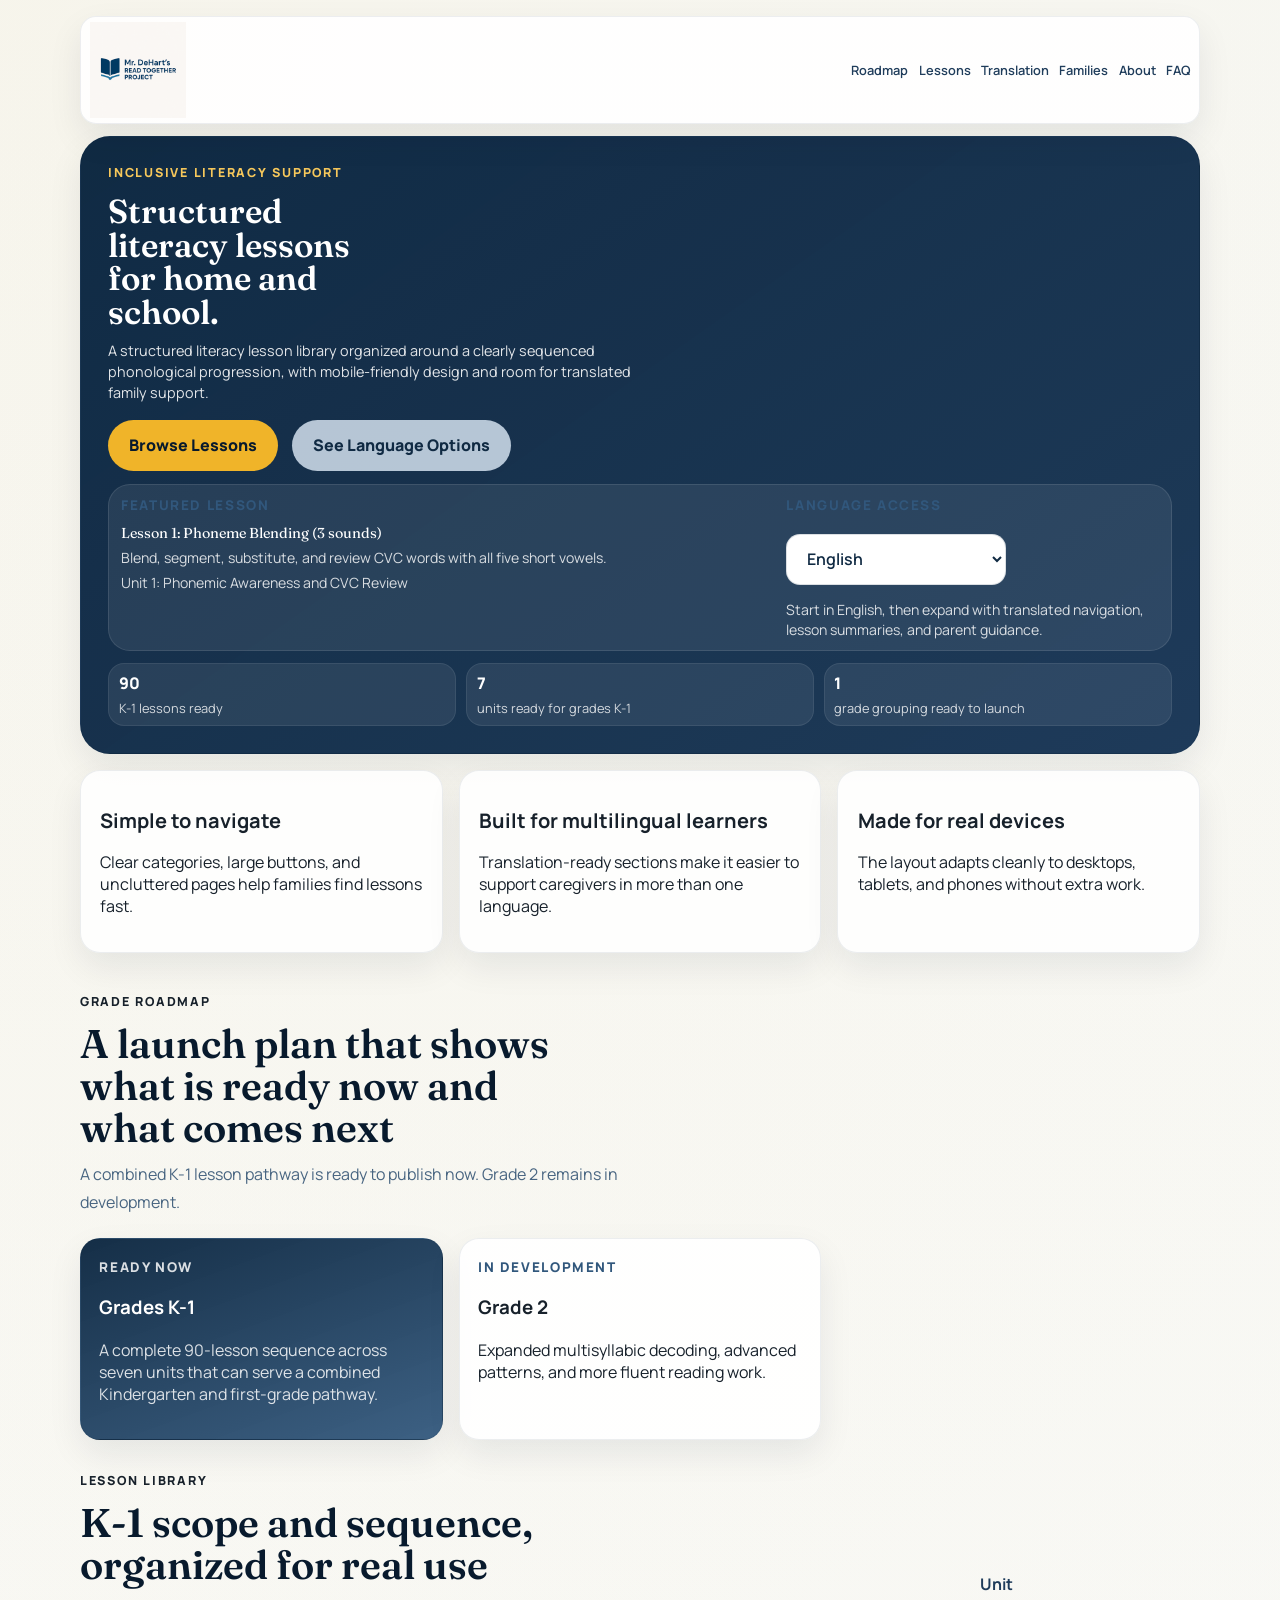
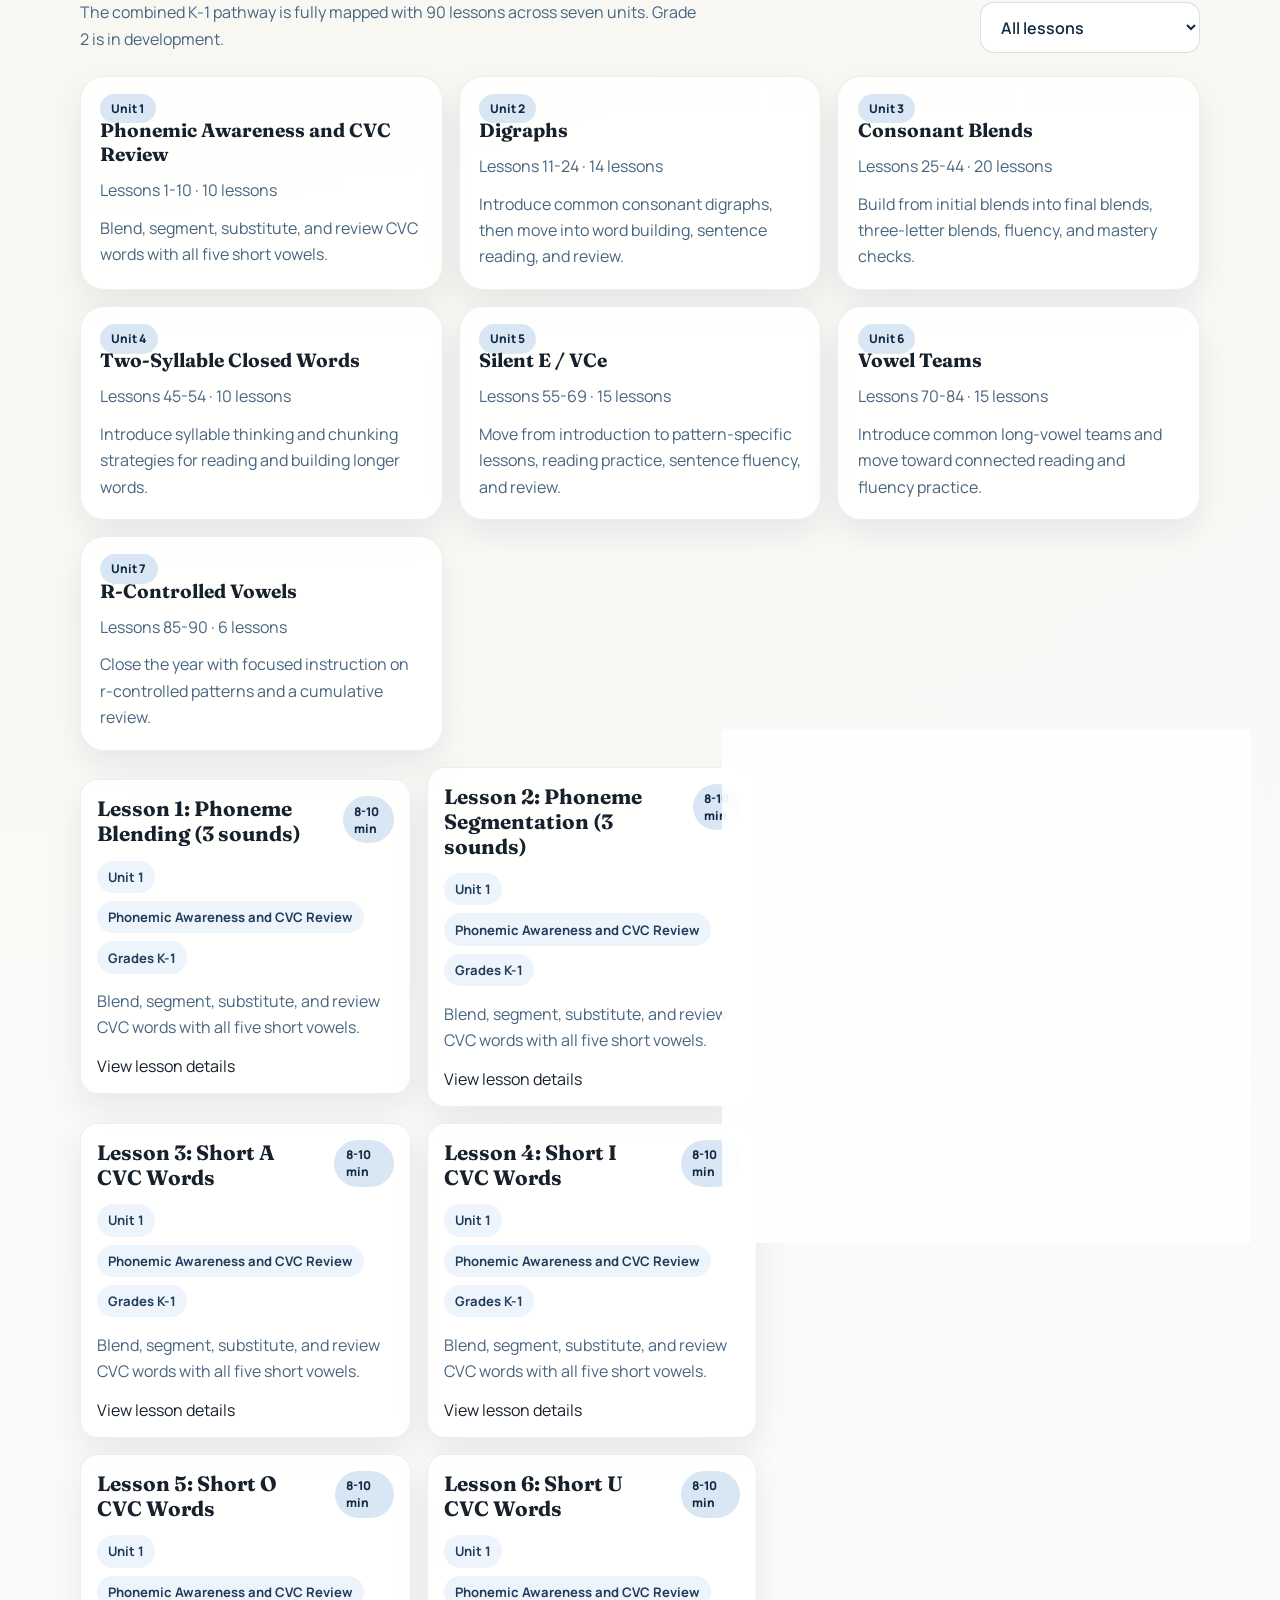
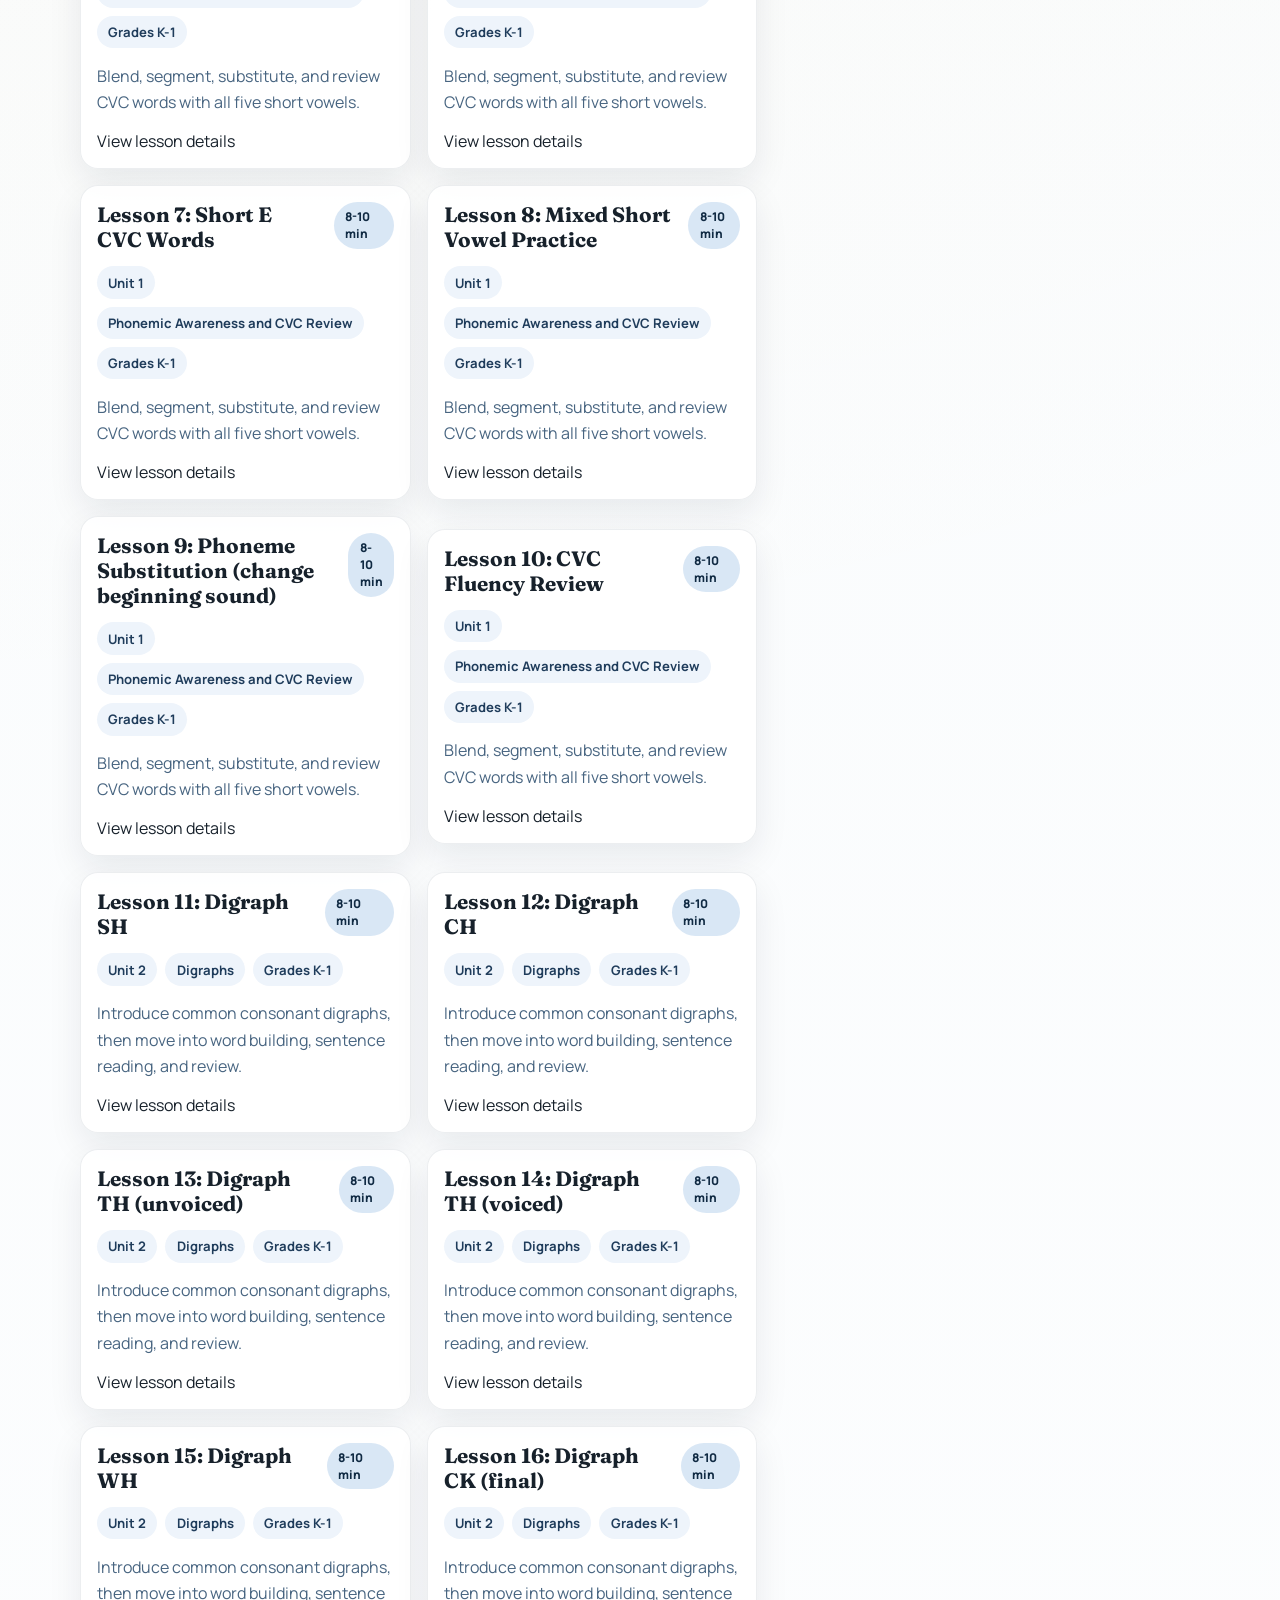
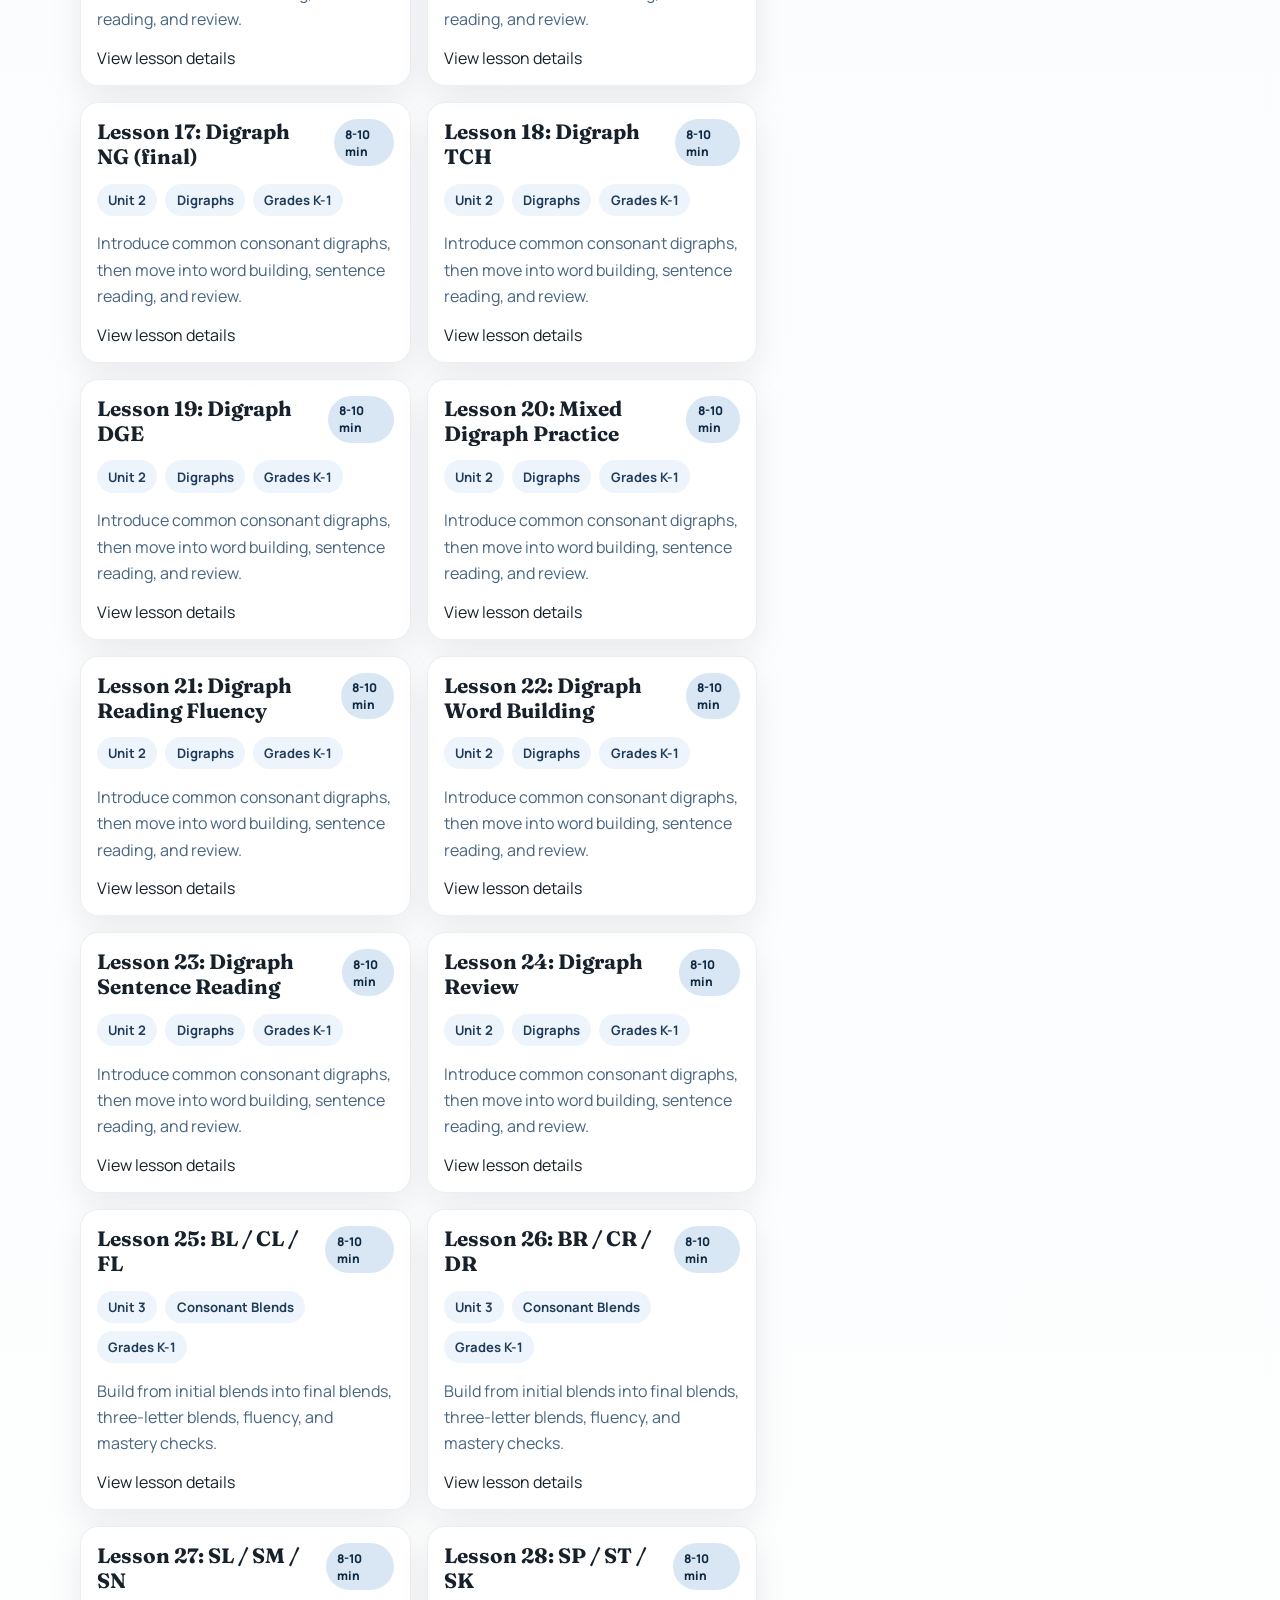
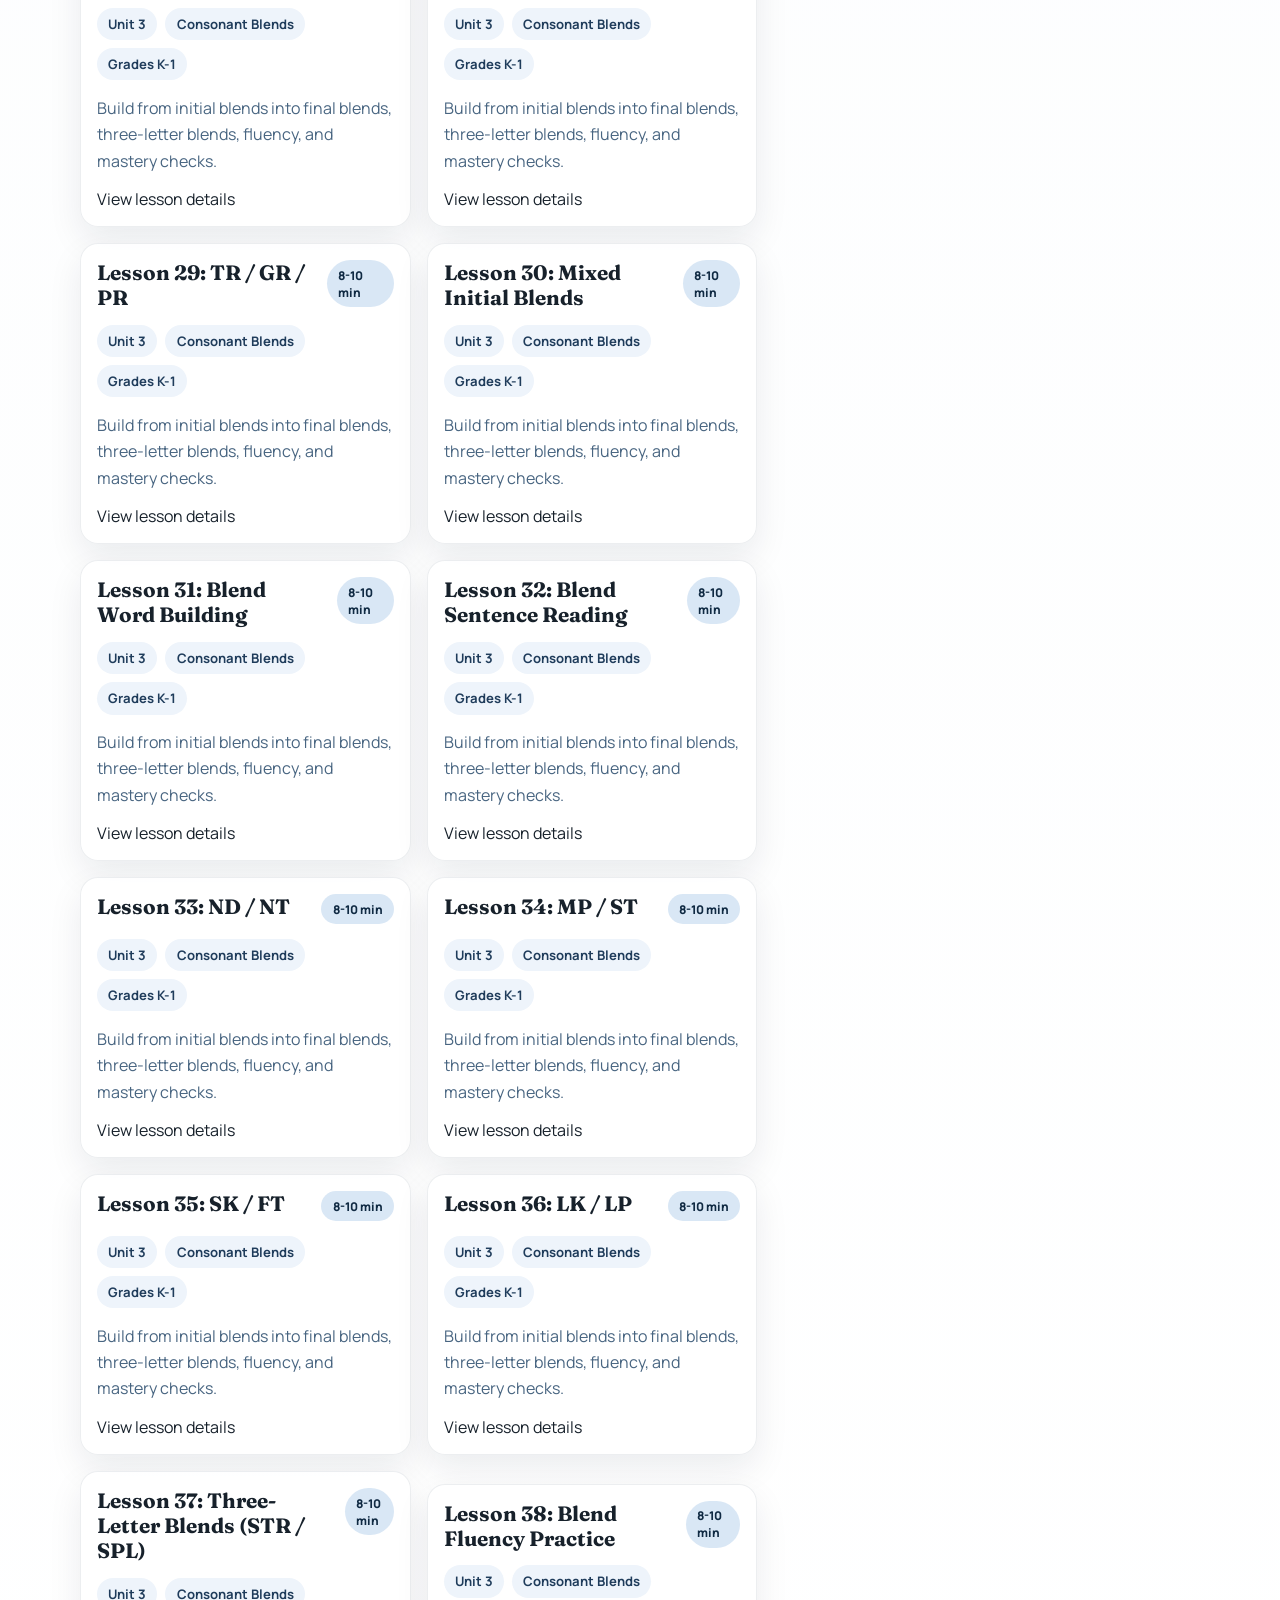
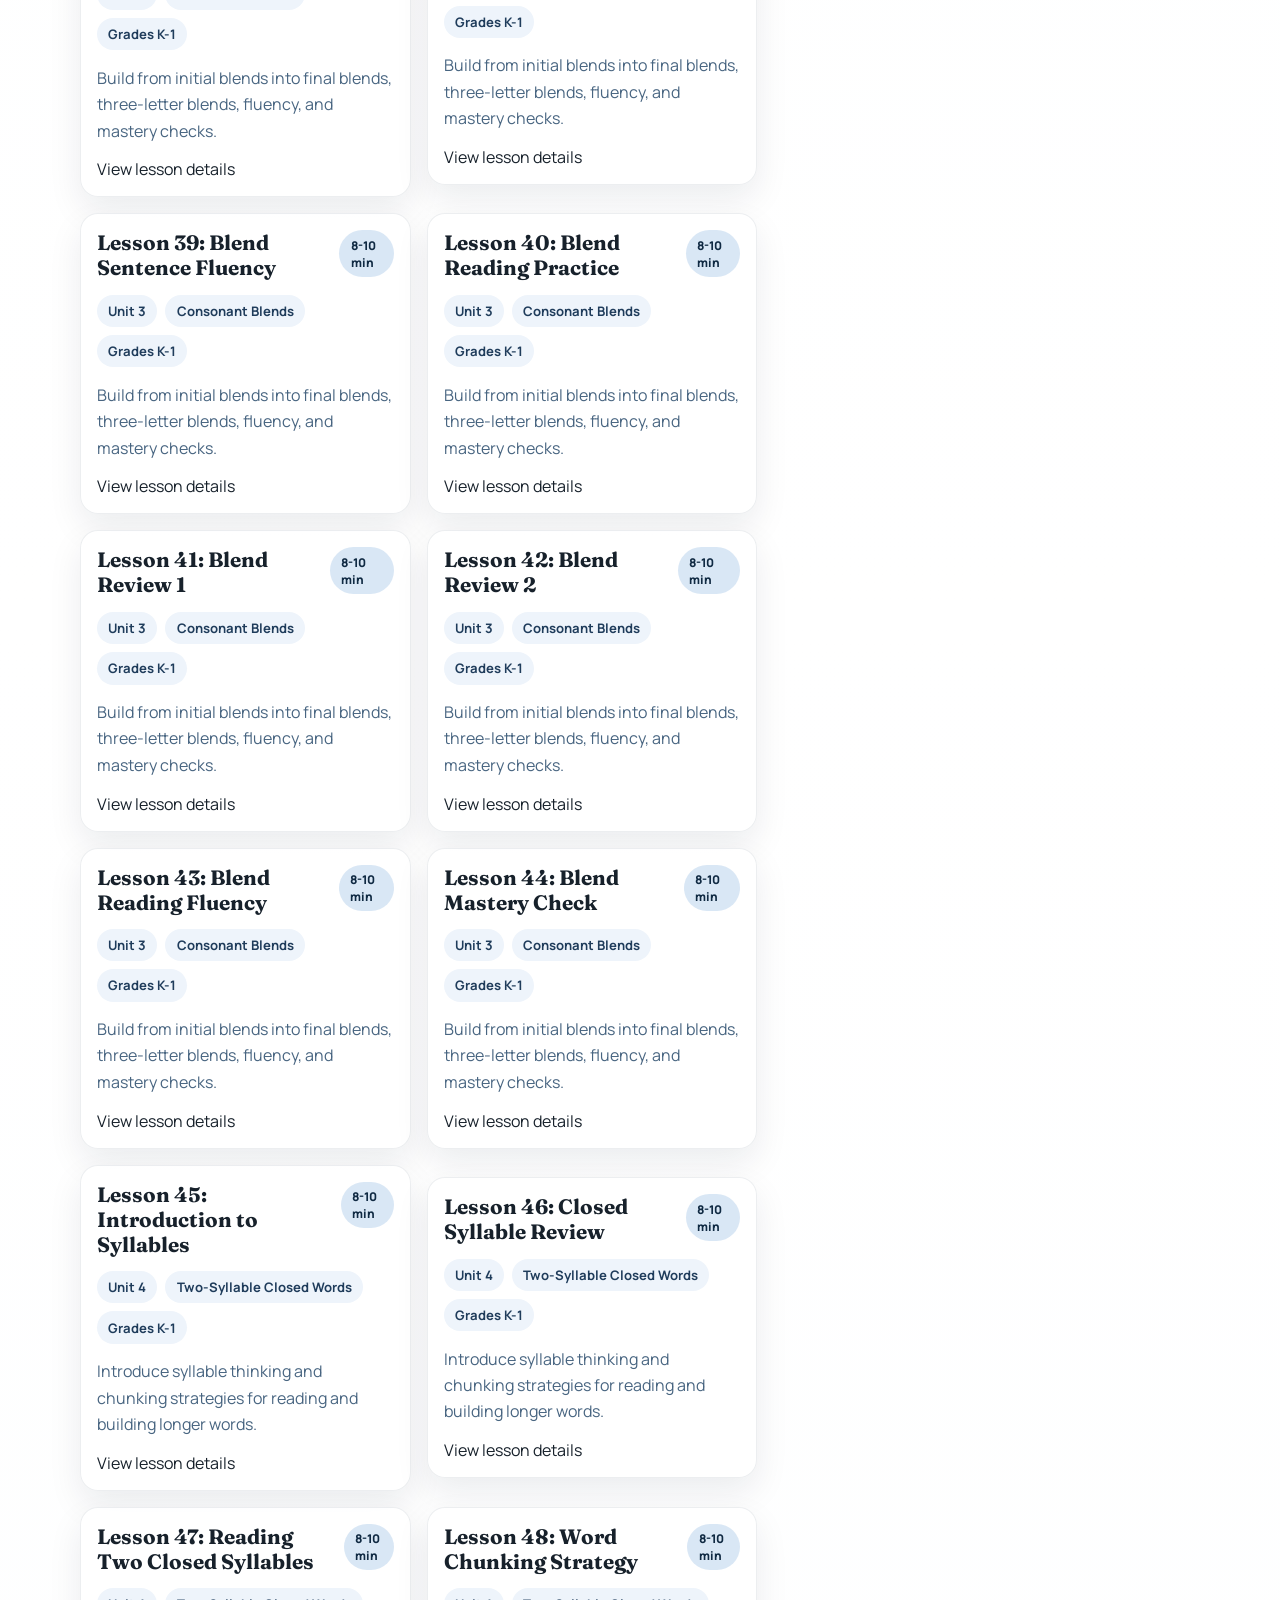
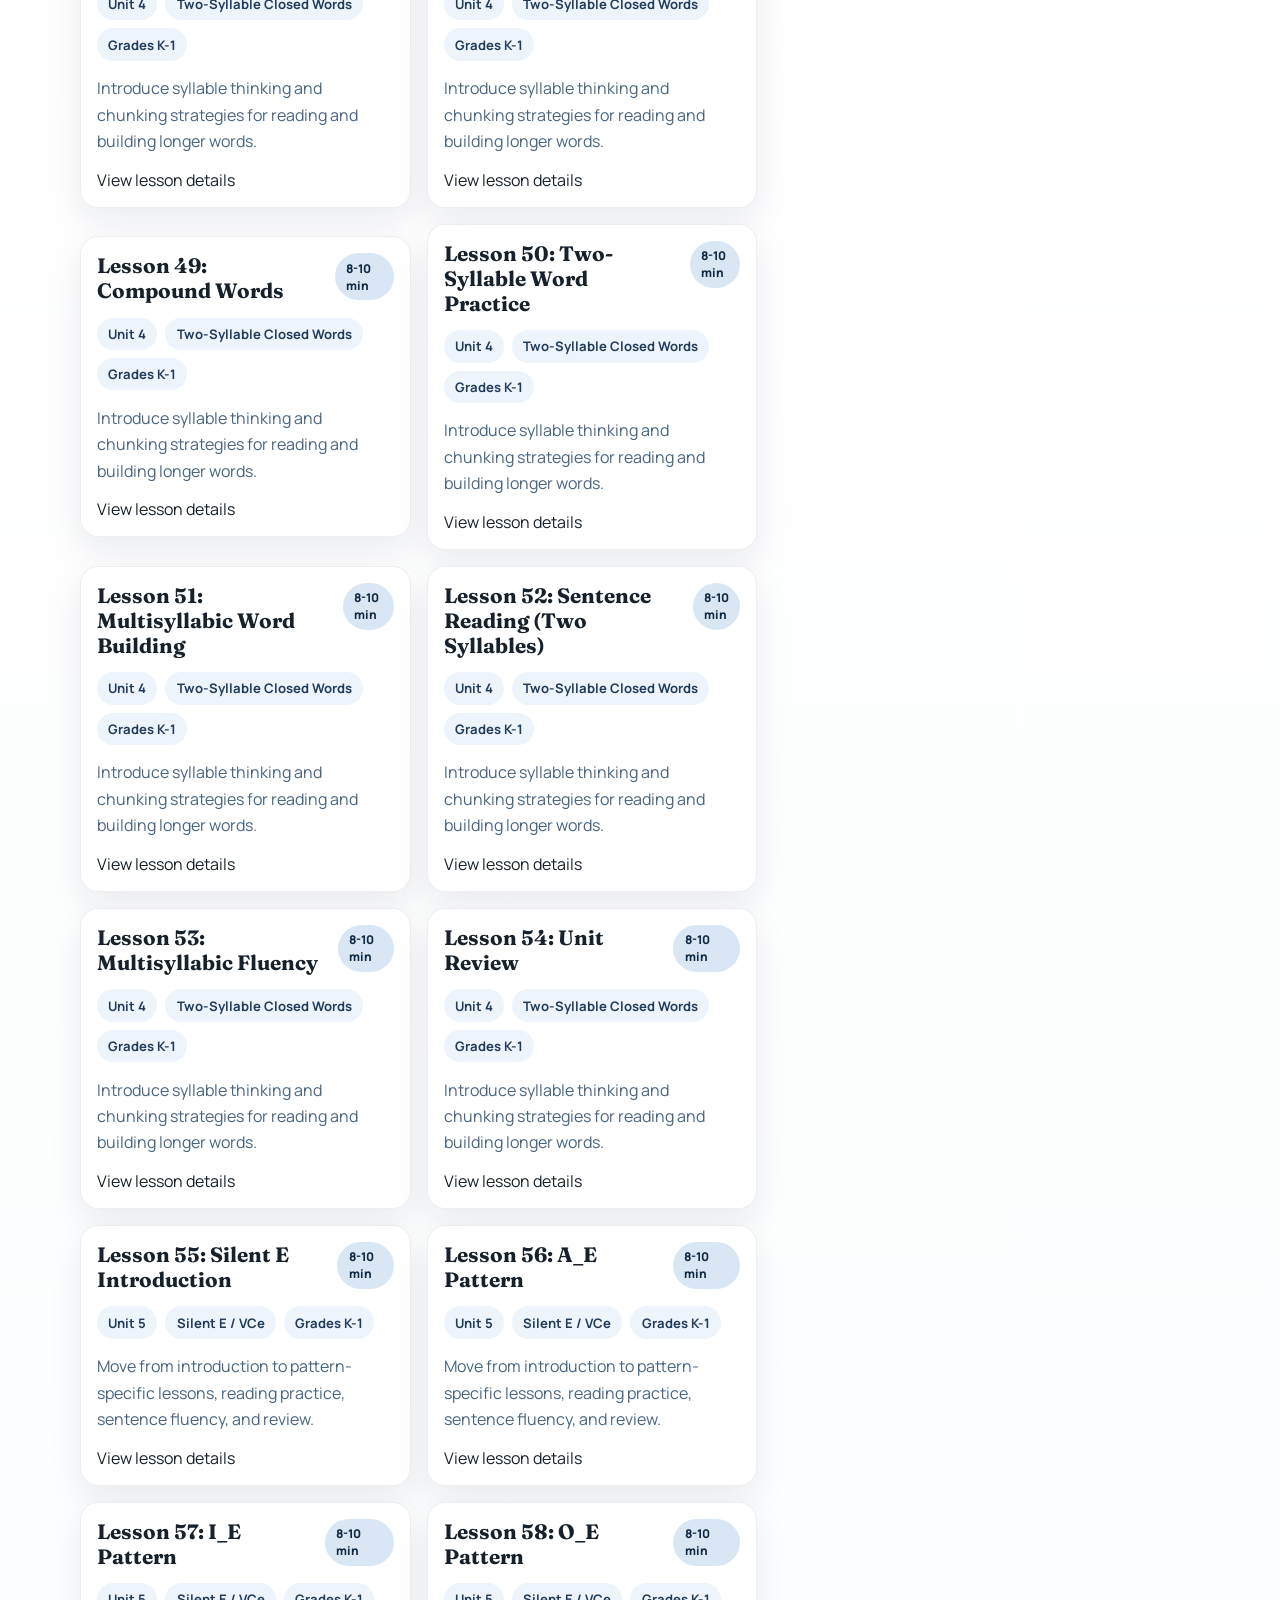
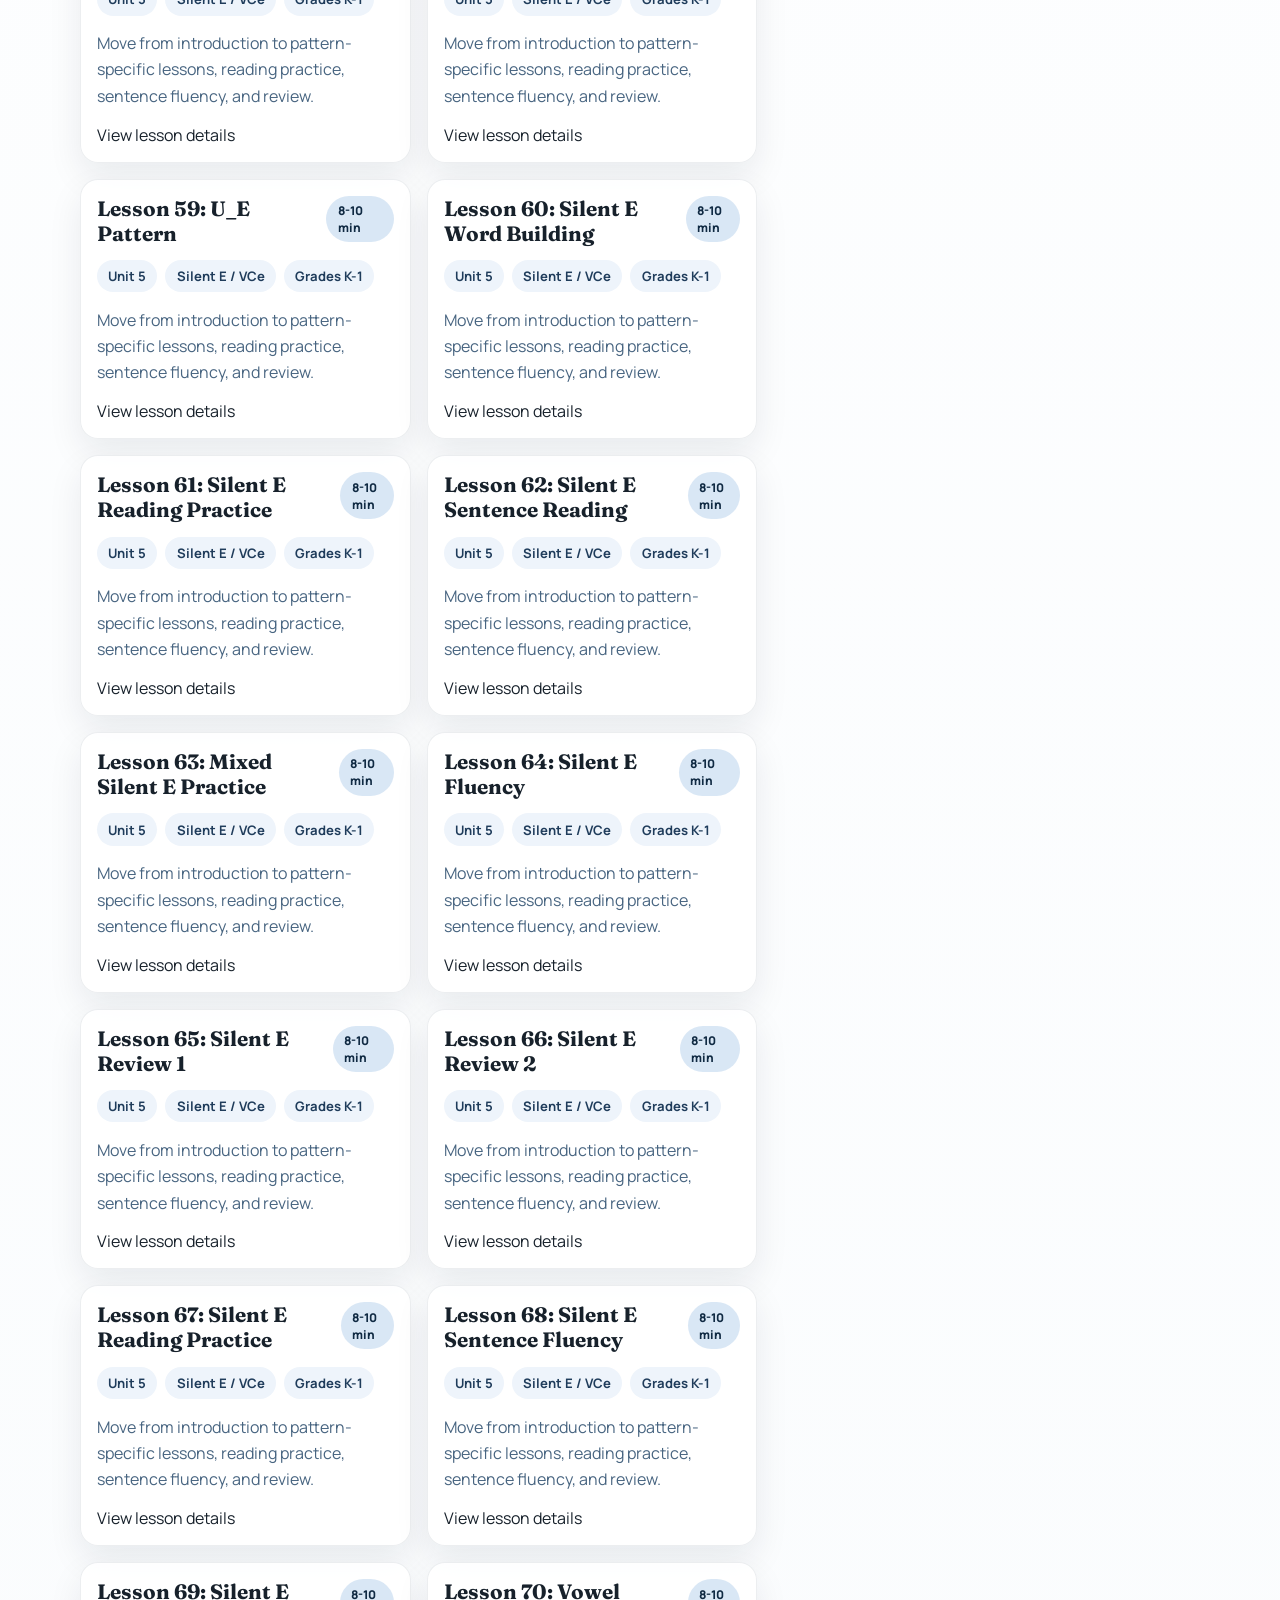
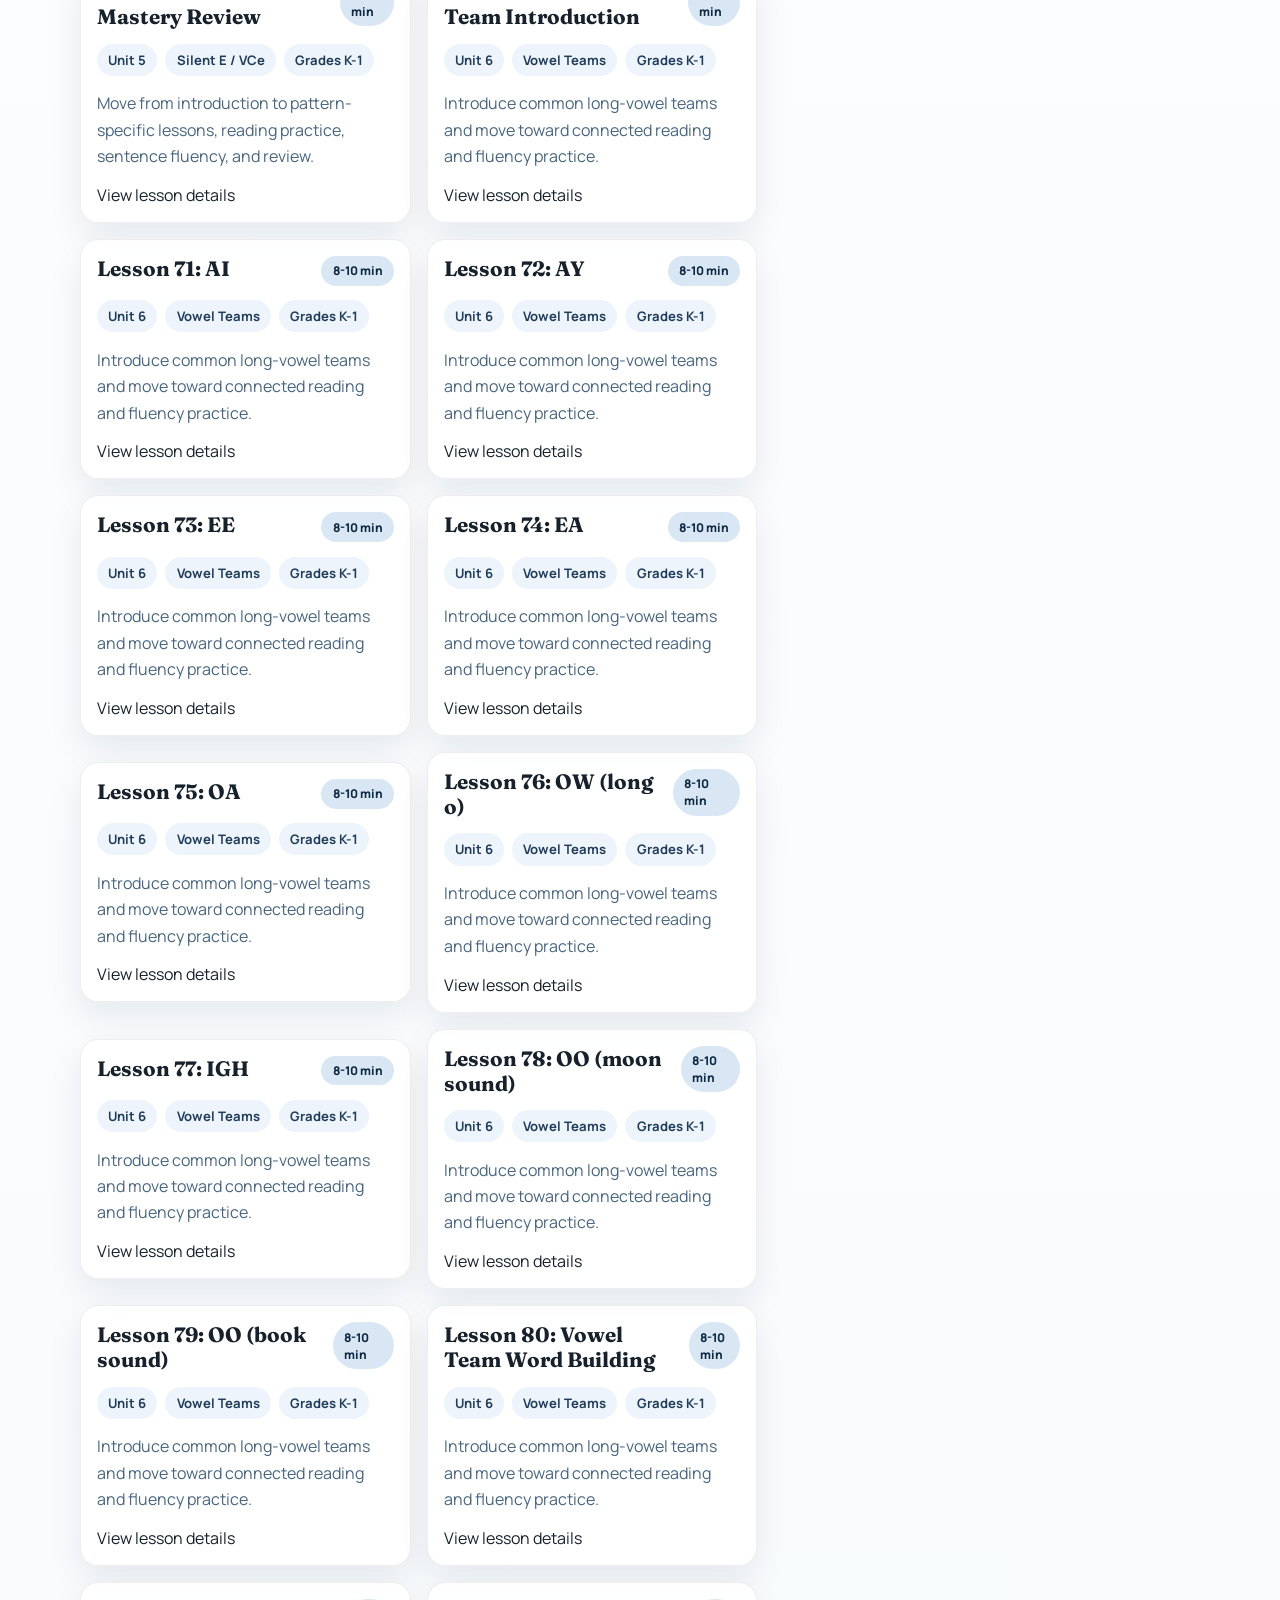
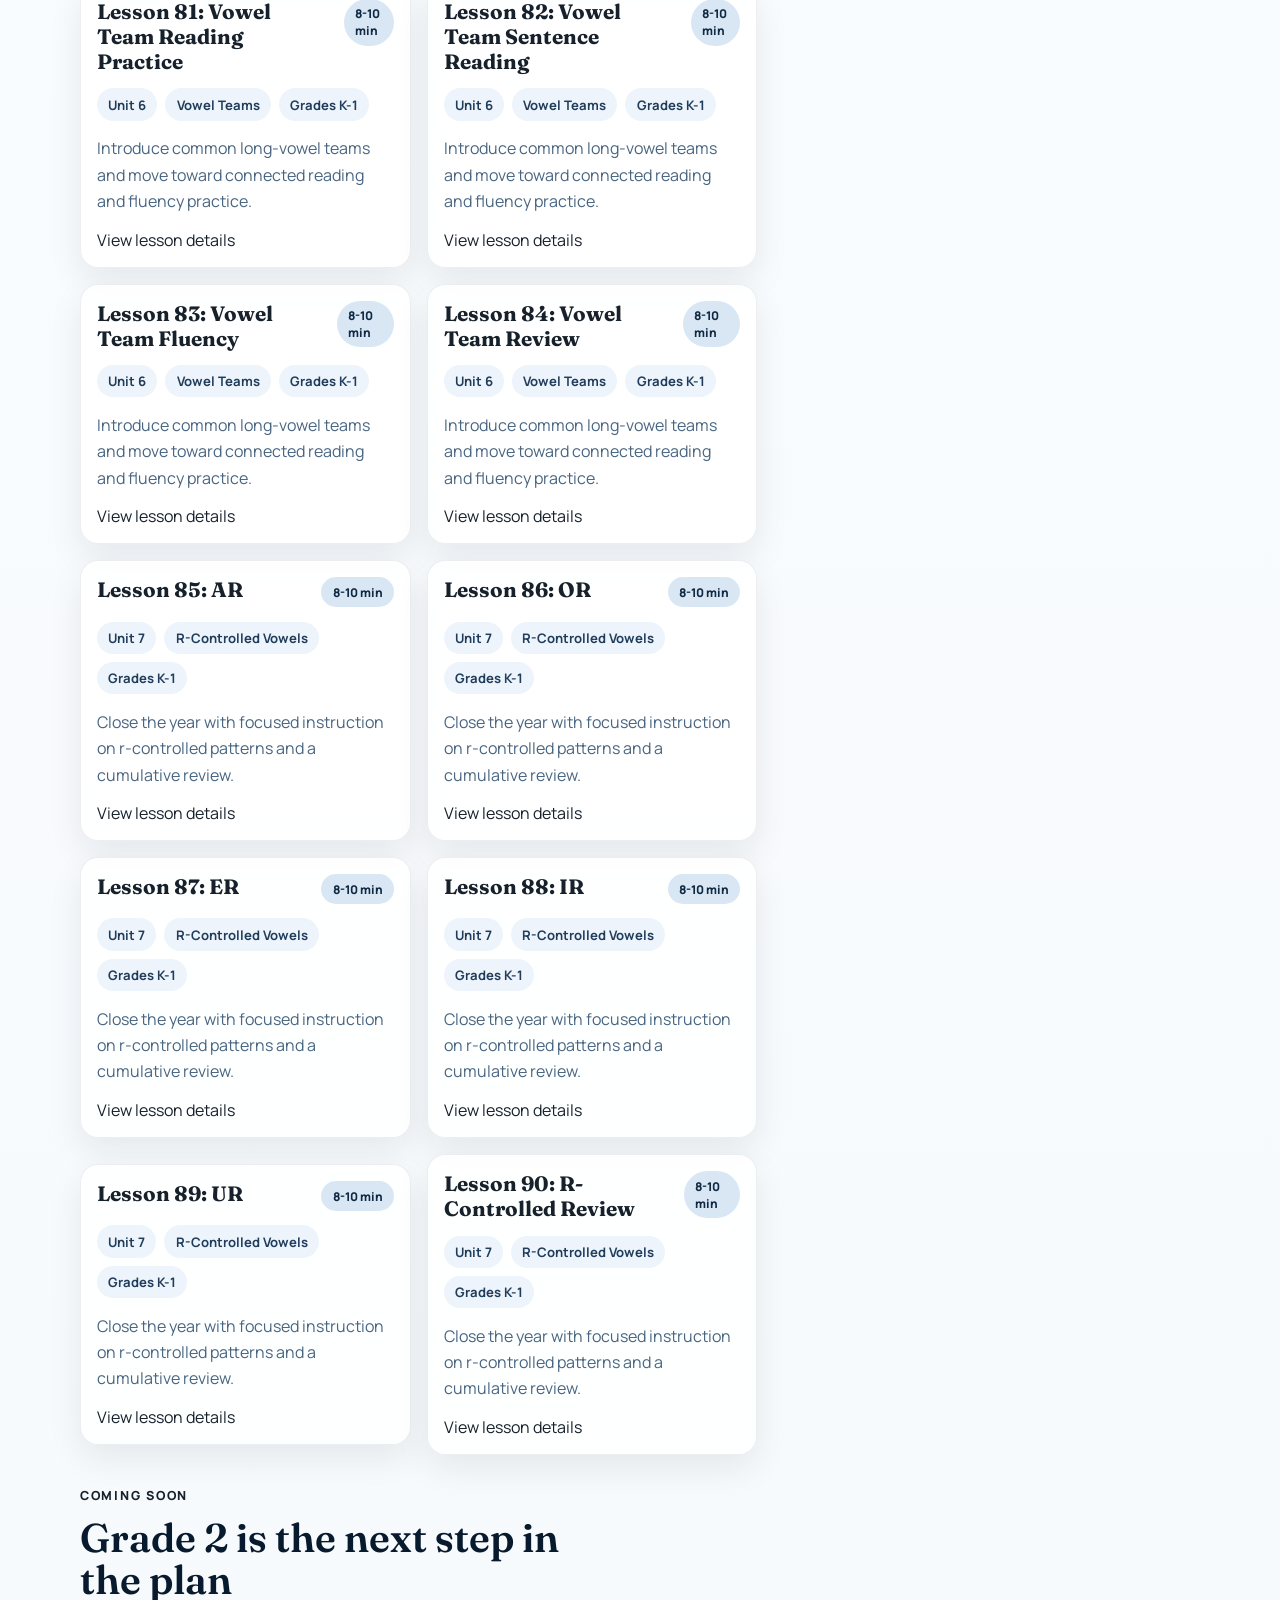
==== index.html @ cf9a19a5 "remove redundant scope and sequence" ====
<!DOCTYPE html>
<html lang="en">
  <head>
    <meta charset="UTF-8" />
    <meta name="viewport" content="width=device-width, initial-scale=1.0" />
    <title>Mr. DeHart's Read Together Project</title>
    <meta
      name="description"
      content="Structured literacy lesson recordings and family-friendly reading support for families, educators, and multilingual learners."
    />
    <meta name="theme-color" content="#102a43" />
    <meta property="og:title" content="Mr. DeHart's Read Together Project" />
    <meta
      property="og:description"
      content="Structured literacy lesson recordings and family-friendly reading support."
    />
    <meta property="og:type" content="website" />
    <meta property="og:image" content="logo.png" />
    <meta name="twitter:card" content="summary_large_image" />
    <meta name="twitter:title" content="Mr. DeHart's Read Together Project" />
    <meta
      name="twitter:description"
      content="Structured literacy lesson recordings and family-friendly reading support."
    />
    <meta name="twitter:image" content="logo.png" />
    <link rel="icon" type="image/png" href="logo.png" />
    <link rel="preconnect" href="https://fonts.googleapis.com" />
    <link rel="preconnect" href="https://fonts.gstatic.com" crossorigin />
    <link
      href="https://fonts.googleapis.com/css2?family=Fraunces:wght@500;600;700&family=Manrope:wght@400;500;600;700;800&display=swap"
      rel="stylesheet"
    />
    <link rel="stylesheet" href="styles.css" />
  </head>
  <body>
    <div class="site-shell">
      <header class="topbar">
        <a class="brand" href="#home" aria-label="Mr. DeHart's Read Together Project home">
          <img class="brand-logo" src="logo.png" alt="Mr. DeHart's Read Together Project logo" />
        </a>

        <button class="menu-toggle" aria-expanded="false" aria-controls="site-nav">
          Menu
        </button>

        <nav id="site-nav" class="site-nav">
          <a href="#roadmap" data-i18n="navRoadmap">Roadmap</a>
          <a href="#lessons" data-i18n="navLessons">Lessons</a>
          <a href="#translation" data-i18n="navTranslation">Translation</a>
          <a href="#families" data-i18n="navFamilies">Families</a>
          <a href="#about" data-i18n="navAbout">About</a>
          <a href="#faq" data-i18n="navFaq">FAQ</a>
        </nav>
      </header>

      <main id="home">
        <section class="hero">
          <div class="hero-copy">
            <p class="eyebrow" data-i18n="heroEyebrow">Inclusive literacy support</p>
            <h1 data-i18n="heroTitle">
              Structured literacy lessons for home and school.
            </h1>
            <p class="hero-text" data-i18n="heroText">
              A structured literacy lesson library organized around a clearly sequenced phonological
              progression, with mobile-friendly design and room for translated family support.
            </p>
            <div class="hero-actions">
              <a class="button button-primary" href="#lessons" data-i18n="browseLessons"
                >Browse Lessons</a
              >
              <a class="button button-secondary" href="#translation" data-i18n="seeLanguages"
                >See Language Options</a
              >
            </div>
            <div class="hero-note">
              <div>
                <p class="panel-label" data-i18n="featuredLesson">Featured lesson</p>
                <p id="spotlight-title" class="hero-note-title">Lesson 1: Phoneme Blending (3 sounds)</p>
                <p id="spotlight-text" class="hero-note-text" data-i18n="spotlightText">
                  Launch with a clear K-1 pathway that begins with oral blending and builds toward
                  fluent decoding.
                </p>
                <p id="spotlight-unit" class="hero-note-unit">Unit 1: Phonemic Awareness and CVC Review</p>
              </div>
              <div class="hero-language">
                <p class="panel-label" data-i18n="languageAccess">Language access</p>
                <select id="language-switcher" aria-label="Language switcher">
                  <option value="en">English</option>
                  <option value="es">Español</option>
                </select>
                <p class="hero-note-text" data-i18n="translationText">
                  Start in English, then expand with translated navigation, lesson summaries, and
                  parent guidance.
                </p>
              </div>
            </div>
            <dl class="hero-stats">
              <div>
                <dt>90</dt>
                <dd data-i18n="statLessons">starter lessons mapped out</dd>
              </div>
              <div>
                <dt>7</dt>
                <dd data-i18n="statUnits">units ready for grades K-1</dd>
              </div>
              <div>
                <dt>1</dt>
                <dd data-i18n="statGrades">grade grouping ready to launch</dd>
              </div>
            </dl>
          </div>
        </section>

        <section class="trust-strip" aria-label="Site strengths">
          <article>
            <h2 data-i18n="trustOneTitle">Simple to navigate</h2>
            <p data-i18n="trustOneText">
              Clear categories, large buttons, and uncluttered pages help families find lessons
              fast.
            </p>
          </article>
          <article>
            <h2 data-i18n="trustTwoTitle">Built for multilingual learners</h2>
            <p data-i18n="trustTwoText">
              Translation-ready sections make it easier to support caregivers in more than one
              language.
            </p>
          </article>
          <article>
            <h2 data-i18n="trustThreeTitle">Made for real devices</h2>
            <p data-i18n="trustThreeText">
              The layout adapts cleanly to desktops, tablets, and phones without extra work.
            </p>
          </article>
        </section>

        <section id="roadmap" class="section">
          <div class="section-heading">
            <div>
              <p class="eyebrow" data-i18n="roadmapEyebrow">Grade roadmap</p>
              <h2 data-i18n="roadmapTitle">A launch plan that shows what is ready now and what comes next</h2>
              <p class="section-intro" data-i18n="roadmapIntro">
                A combined K-1 lesson pathway is ready to publish now. Grade 2 remains in
                development.
              </p>
            </div>
          </div>

          <div class="roadmap-grid">
            <article class="roadmap-card roadmap-card-live">
              <p class="panel-label" data-i18n="roadmap1Label">Ready now</p>
              <h3 data-i18n="roadmap1Title">Grades K-1</h3>
              <p data-i18n="roadmap1Text">
                A complete 90-lesson sequence across seven units that can serve a combined
                Kindergarten and first-grade pathway.
              </p>
            </article>
            <article class="roadmap-card roadmap-card-coming">
              <p class="panel-label" data-i18n="roadmap2Label">In development</p>
              <h3 data-i18n="roadmap2Title">Grade 2</h3>
              <p data-i18n="roadmap2Text">
                Expanded multisyllabic decoding, advanced patterns, and more fluent reading work.
              </p>
            </article>
          </div>
        </section>

        <section id="lessons" class="section">
          <div class="section-heading">
            <div>
              <p class="eyebrow" data-i18n="libraryEyebrow">Lesson library</p>
              <h2 data-i18n="libraryTitle">K-1 scope and sequence, organized for real use</h2>
              <p class="section-intro" data-i18n="libraryIntro">
                The combined K-1 pathway is fully mapped with 90 lessons across seven units. Grade
                2 is in development.
              </p>
            </div>
            <div class="filter-bar">
              <label>
                <span data-i18n="filterLabel">Unit</span>
                <select id="lesson-filter">
                  <option value="all" data-i18n="filterAll">All lessons</option>
                  <option value="phonemic-cvc" data-i18n="filterUnitOne">
                    Unit 1: Phonemic Awareness and CVC Review
                  </option>
                  <option value="digraphs" data-i18n="filterUnitTwo">Unit 2: Digraphs</option>
                  <option value="consonant-blends" data-i18n="filterUnitThree">
                    Unit 3: Consonant Blends
                  </option>
                  <option value="two-syllable-closed" data-i18n="filterUnitFour">
                    Unit 4: Two-Syllable Closed Words
                  </option>
                  <option value="silent-e-vce" data-i18n="filterUnitFive">
                    Unit 5: Silent E / VCe
                  </option>
                  <option value="vowel-teams" data-i18n="filterUnitSix">Unit 6: Vowel Teams</option>
                  <option value="r-controlled" data-i18n="filterUnitSeven">
                    Unit 7: R-Controlled Vowels
                  </option>
                </select>
              </label>
            </div>
          </div>

          <div id="unit-grid" class="unit-grid"></div>
          <div class="lesson-browser">
            <div id="lesson-grid" class="lesson-grid"></div>
            <aside id="lesson-detail" class="lesson-detail panel-card" aria-live="polite"></aside>
          </div>
        </section>

        <section class="section">
          <div class="section-heading">
            <div>
              <p class="eyebrow" data-i18n="comingEyebrow">Coming soon</p>
              <h2 data-i18n="comingTitle">Grade 2 is the next step in the plan</h2>
              <p class="section-intro" data-i18n="comingIntro">
                The current lesson pathway serves grades K-1. Grade 2 will expand the library with
                more advanced reading and word-study work.
              </p>
            </div>
          </div>

          <div class="coming-grid">
            <article class="coming-card">
              <span class="badge" data-i18n="roadmap2Title">Grade 2</span>
              <h3 data-i18n="coming2Title">Grade 2 lesson path</h3>
              <p data-i18n="coming2Text">
                This section will grow into advanced decoding, larger word analysis, connected text,
                and more fluent structured reading practice.
              </p>
              <ul class="coming-list">
                <li data-i18n="coming2PointOne">Multisyllabic decoding</li>
                <li data-i18n="coming2PointTwo">Advanced vowel patterns</li>
                <li data-i18n="coming2PointThree">Fluency and text application</li>
              </ul>
            </article>
          </div>
        </section>

        <section id="translation" class="section section-highlight">
          <div class="section-heading">
            <div>
              <p class="eyebrow" data-i18n="translationEyebrow">Translation support</p>
              <h2 data-i18n="translationTitle">A realistic multilingual launch plan</h2>
            </div>
          </div>

          <div class="translation-layout">
            <article class="panel-card">
              <h3 data-i18n="phaseOneTitle">Phase 1: fast launch</h3>
              <p data-i18n="phaseOneText">
                Publish lessons in English first with captions and simple parent notes.
              </p>
            </article>
            <article class="panel-card">
              <h3 data-i18n="phaseTwoTitle">Phase 2: translated support</h3>
              <p data-i18n="phaseTwoText">
                Add Spanish summaries, navigation labels, and caregiver directions where they help
                most.
              </p>
            </article>
            <article class="panel-card">
              <h3 data-i18n="phaseThreeTitle">Phase 3: expanded access</h3>
              <p data-i18n="phaseThreeText">
                Introduce translated transcripts and additional language options as the library
                grows.
              </p>
            </article>
          </div>
        </section>

        <section id="families" class="section">
          <div class="section-heading">
            <div>
              <p class="eyebrow" data-i18n="familiesEyebrow">For families and educators</p>
              <h2 data-i18n="familiesTitle">Every lesson should feel welcoming, not overwhelming</h2>
            </div>
          </div>

          <div class="family-grid">
            <article class="family-card">
              <h3 data-i18n="familyOneTitle">Step-by-step guidance</h3>
              <p data-i18n="familyOneText">
                Short descriptions explain what the learner will practice and how an adult can help.
              </p>
            </article>
            <article class="family-card">
              <h3 data-i18n="familyTwoTitle">Consistent lesson rhythm</h3>
              <p data-i18n="familyTwoText">
                Familiar pacing makes it easier for children to focus and return with confidence.
              </p>
            </article>
            <article class="family-card">
              <h3 data-i18n="familyThreeTitle">Accessible design choices</h3>
              <p data-i18n="familyThreeText">
                Strong contrast, readable type, and generous spacing support a wide range of users.
              </p>
            </article>
          </div>
        </section>

        <section id="faq" class="section">
          <div class="section-heading">
            <div>
              <p class="eyebrow" data-i18n="faqEyebrow">FAQ</p>
              <h2 data-i18n="faqTitle">Questions families and educators are likely to ask first</h2>
            </div>
          </div>

          <div class="faq-grid">
            <article class="panel-card">
              <h3 data-i18n="faqOneTitle">How should families use the lessons?</h3>
              <p data-i18n="faqOneText">
                Start with the recommended lesson order, watch short sessions consistently, and
                repeat lessons whenever a student benefits from review.
              </p>
            </article>
            <article class="panel-card">
              <h3 data-i18n="faqTwoTitle">Will more grades be added?</h3>
              <p data-i18n="faqTwoText">
                Yes. The current K-1 lesson pathway launches first, with Grade 2 planned next.
              </p>
            </article>
            <article class="panel-card">
              <h3 data-i18n="faqThreeTitle">Will translated support be available?</h3>
              <p data-i18n="faqThreeText">
                Yes. The site is designed to grow into translated navigation, lesson summaries, and
                caregiver guidance.
              </p>
            </article>
          </div>
        </section>

        <section id="about" class="section about-section">
          <div>
            <p class="eyebrow" data-i18n="aboutEyebrow">About the project</p>
            <h2 data-i18n="aboutTitle">A warm, trustworthy home for reading instruction</h2>
          </div>
          <p data-i18n="aboutText">
            Mr. DeHart's Read Together Project provides families and educators with straightforward
            access to recorded reading lessons built from an original structured literacy scope and
            sequence, especially for students who benefit from repeated viewing, clear routines,
            and multilingual support.
          </p>
        </section>
      </main>

      <footer id="contact" class="footer">
        <div>
          <strong>Mr. DeHart's Read Together Project</strong>
          <p data-i18n="footerText">
            Designed to support literacy learning with strong instruction, accessible design, and
            room to grow.
          </p>
        </div>
        <a class="button button-secondary" href="#home" data-i18n="footerAction">Back to top</a>
      </footer>
    </div>

    <script src="script.js"></script>
  </body>
</html>
---- styles.css ----
:root {
  --navy-950: #081a2d;
  --navy-900: #102a43;
  --navy-800: #1f3c5b;
  --navy-700: #31577c;
  --sky-200: #d9e7f5;
  --sky-100: #eef4fb;
  --gold-400: #f0b429;
  --gold-300: #f7c85b;
  --ink-900: #17212b;
  --ink-700: #486581;
  --surface: #f8fbff;
  --white: #ffffff;
  --shadow: 0 14px 34px rgba(8, 26, 45, 0.08);
  --radius-xl: 28px;
  --radius-lg: 20px;
  --radius-md: 14px;
  --max-width: 1120px;
}

*,
*::before,
*::after {
  box-sizing: border-box;
}

html {
  scroll-behavior: smooth;
}

body {
  margin: 0;
  font-family: "Manrope", sans-serif;
  color: var(--ink-900);
  background:
    radial-gradient(circle at top left, rgba(240, 180, 41, 0.08), transparent 22%),
    linear-gradient(180deg, #f7fafc 0%, #ffffff 48%, #f5f9fc 100%);
}

a {
  color: inherit;
  text-decoration: none;
}

.site-shell {
  width: min(calc(100% - 2rem), var(--max-width));
  margin: 0 auto;
  padding: 1rem 0 3rem;
}

.topbar {
  position: sticky;
  top: 0.5rem;
  z-index: 20;
  display: flex;
  align-items: center;
  justify-content: space-between;
  gap: 0.6rem;
  padding: 0.3rem 0.55rem;
  margin-bottom: 0.45rem;
  background: rgba(255, 255, 255, 0.9);
  border: 1px solid rgba(16, 42, 67, 0.08);
  border-radius: 16px;
  box-shadow: var(--shadow);
  transition: transform 220ms ease, opacity 220ms ease, box-shadow 220ms ease;
}

.topbar.is-hidden {
  opacity: 0;
  transform: translateY(calc(-100% - 0.75rem));
}

.brand {
  display: flex;
  align-items: center;
  gap: 0.5rem;
}

.brand-logo {
  width: clamp(72px, 8vw, 96px);
  height: auto;
  display: block;
}

.site-nav {
  display: flex;
  align-items: center;
  gap: 0.65rem;
  font-weight: 600;
  color: var(--navy-800);
  font-size: 0.8rem;
}

.site-nav a:hover,
.site-nav a:focus-visible {
  color: var(--navy-950);
}

.menu-toggle {
  display: none;
  padding: 0.7rem 1rem;
  font: inherit;
  font-weight: 700;
  color: var(--navy-900);
  background: var(--sky-100);
  border: 0;
  border-radius: 999px;
}

.hero {
  padding: 0.3rem 0 1rem;
}

.hero-copy,
.panel-card,
.trust-strip article,
.family-card,
.about-section,
.footer {
  border: 1px solid rgba(16, 42, 67, 0.08);
  box-shadow: var(--shadow);
}

.hero-copy {
  max-width: 100%;
  padding: clamp(1.1rem, 2.6vw, 1.7rem);
  background:
    linear-gradient(145deg, rgba(16, 42, 67, 0.98), rgba(31, 60, 91, 0.94)),
    var(--navy-900);
  color: var(--white);
  border-radius: 30px;
  overflow: hidden;
}

.eyebrow {
  margin: 0 0 0.8rem;
  letter-spacing: 0.14em;
  text-transform: uppercase;
  font-size: 0.78rem;
  font-weight: 800;
}

.hero-copy .eyebrow {
  color: var(--gold-300);
}

.hero h1,
.section h2,
.about-section h2 {
  margin: 0;
  font-family: "Fraunces", serif;
  font-weight: 600;
  line-height: 1.05;
}

.hero h1 {
  max-width: 11ch;
  font-size: clamp(1.5rem, 2.6vw, 2.35rem);
  line-height: 1.02;
}

.hero-text {
  max-width: 60ch;
  margin: 0.75rem 0 0;
  font-size: 0.9rem;
  line-height: 1.45;
  color: rgba(255, 255, 255, 0.88);
}

.hero-actions {
  display: flex;
  flex-wrap: wrap;
  gap: 0.9rem;
  margin-top: 1rem;
}

.hero-note {
  display: grid;
  grid-template-columns: minmax(0, 1.4fr) minmax(240px, 0.8fr);
  gap: 0.85rem;
  margin-top: 0.85rem;
  padding: 0.65rem 0.75rem;
  background: rgba(255, 255, 255, 0.08);
  border: 1px solid rgba(255, 255, 255, 0.1);
  border-radius: 22px;
}

.hero-note-title {
  margin: 0;
  font-family: "Fraunces", serif;
  font-size: 0.9rem;
  color: var(--white);
}

.hero-note-text,
.hero-note-unit {
  margin: 0.35rem 0 0;
  line-height: 1.4;
  font-size: 0.88rem;
  color: rgba(255, 255, 255, 0.82);
}

.hero-language {
  display: grid;
  align-content: start;
  gap: 0.6rem;
}

.button {
  display: inline-flex;
  align-items: center;
  justify-content: center;
  min-height: 3rem;
  padding: 0.9rem 1.3rem;
  border-radius: 999px;
  font-weight: 800;
  transition: transform 160ms ease, box-shadow 160ms ease, background 160ms ease;
}

.button:hover,
.button:focus-visible {
  transform: translateY(-1px);
}

.button-primary {
  color: var(--navy-950);
  background: var(--gold-400);
}

.button-secondary {
  color: var(--navy-900);
  background: rgba(217, 231, 245, 0.82);
}

.hero-stats {
  display: grid;
  grid-template-columns: repeat(3, minmax(0, 1fr));
  gap: 0.6rem;
  margin: 0.75rem 0 0;
}

.hero-stats div {
  padding: 0.5rem 0.6rem;
  background: rgba(255, 255, 255, 0.08);
  border: 1px solid rgba(255, 255, 255, 0.08);
  border-radius: 16px;
}

.hero-stats dt {
  font-size: 1rem;
  font-weight: 800;
}

.hero-stats dd {
  font-size: 0.8rem;
}

.hero-stats dd {
  margin: 0.3rem 0 0;
  color: rgba(255, 255, 255, 0.8);
}

.panel-card {
  padding: 1.2rem;
  background: rgba(255, 255, 255, 0.92);
  border-radius: 22px;
}

.panel-label {
  margin: 0 0 0.65rem;
  color: var(--navy-700);
  font-size: 0.84rem;
  font-weight: 800;
  text-transform: uppercase;
  letter-spacing: 0.12em;
}

.panel-card h2,
.panel-card h3,
.family-card h3 {
  margin: 0;
  font-family: "Fraunces", serif;
  font-weight: 600;
}

.panel-card p,
.family-card p,
.about-section p,
.footer p {
  line-height: 1.7;
  color: var(--ink-700);
}

.feature-list {
  display: grid;
  gap: 0.65rem;
  padding: 0;
  margin: 1rem 0 0;
  list-style: none;
}

.feature-list li::before {
  content: "";
  display: inline-block;
  width: 0.7rem;
  height: 0.7rem;
  margin-right: 0.65rem;
  background: var(--gold-400);
  border-radius: 999px;
}

.translator-head {
  display: flex;
  align-items: center;
  justify-content: space-between;
  gap: 1rem;
}

select {
  width: 100%;
  max-width: 220px;
  padding: 0.8rem 1rem;
  font: inherit;
  font-weight: 600;
  color: var(--navy-900);
  background: var(--white);
  border: 1px solid rgba(16, 42, 67, 0.15);
  border-radius: 14px;
}

.trust-strip {
  display: grid;
  grid-template-columns: repeat(3, minmax(0, 1fr));
  gap: 1rem;
  margin: 0 0 0.5rem;
}

.trust-strip article,
.family-card {
  padding: 1.2rem;
  background: rgba(255, 255, 255, 0.86);
  border-radius: var(--radius-lg);
}

.trust-strip h2,
.family-card h3 {
  font-size: 1.25rem;
}

.section {
  padding: 2rem 0 0;
}

.section-heading {
  display: flex;
  align-items: end;
  justify-content: space-between;
  gap: 1rem;
  margin-bottom: 1.4rem;
}

.section-heading h2 {
  max-width: 18ch;
  font-size: clamp(1.65rem, 3.6vw, 2.5rem);
  color: var(--navy-950);
}

.section-intro {
  max-width: 62ch;
  margin: 0.8rem 0 0;
  line-height: 1.7;
  color: var(--ink-700);
}

.filter-bar label {
  display: flex;
  flex-direction: column;
  gap: 0.45rem;
  font-weight: 700;
  color: var(--navy-800);
}

.unit-grid,
.lesson-grid,
.roadmap-grid,
.translation-layout,
.family-grid,
.faq-grid,
.coming-grid {
  display: grid;
  gap: 1rem;
}

.unit-grid {
  grid-template-columns: repeat(3, minmax(0, 1fr));
  margin-bottom: 1rem;
}

.lesson-grid {
  grid-template-columns: repeat(2, minmax(0, 1fr));
}

.roadmap-grid,
.faq-grid,
.coming-grid {
  grid-template-columns: repeat(3, minmax(0, 1fr));
}

.unit-card {
  padding: 1.2rem;
  background: rgba(255, 255, 255, 0.88);
  border: 1px solid rgba(16, 42, 67, 0.08);
  border-radius: 24px;
  box-shadow: var(--shadow);
}

.unit-card h3 {
  margin: 0;
  font-size: 1.2rem;
  font-family: "Fraunces", serif;
}

.unit-card p {
  margin: 0.7rem 0 0;
  line-height: 1.65;
  color: var(--ink-700);
}

.roadmap-card {
  padding: 1.15rem;
  border-radius: 20px;
  border: 1px solid rgba(16, 42, 67, 0.08);
  box-shadow: var(--shadow);
}

.roadmap-card-live {
  background: linear-gradient(160deg, rgba(16, 42, 67, 0.98), rgba(49, 87, 124, 0.94));
  color: var(--white);
}

.roadmap-card-live p,
.roadmap-card-live .panel-label {
  color: rgba(255, 255, 255, 0.84);
}

.roadmap-card-coming {
  background: rgba(255, 255, 255, 0.88);
}

.lesson-browser {
  display: grid;
  grid-template-columns: minmax(0, 1.35fr) minmax(300px, 0.85fr);
  gap: 1rem;
}

.coming-grid {
  grid-template-columns: repeat(2, minmax(0, 1fr));
}

.coming-card {
  padding: 1.15rem;
  background: rgba(255, 255, 255, 0.88);
  border: 1px solid rgba(16, 42, 67, 0.08);
  border-radius: 24px;
  box-shadow: var(--shadow);
}

.coming-card h3 {
  margin: 0.9rem 0 0;
  font-family: "Fraunces", serif;
  font-size: 1.35rem;
}

.coming-card p {
  line-height: 1.7;
  color: var(--ink-700);
}

.coming-list {
  display: grid;
  gap: 0.6rem;
  padding-left: 1.1rem;
  margin: 1rem 0 0;
  color: var(--navy-800);
  font-weight: 600;
}

.lesson-card {
  display: grid;
  gap: 0.9rem;
  padding: 1rem;
  background: rgba(255, 255, 255, 0.88);
  border: 1px solid rgba(16, 42, 67, 0.08);
  border-radius: 18px;
  box-shadow: var(--shadow);
}

.lesson-button {
  padding: 0;
  font: inherit;
  text-align: left;
  color: inherit;
  background: none;
  border: 0;
  cursor: pointer;
}

.lesson-button:hover .lesson-card,
.lesson-button:focus-visible .lesson-card {
  transform: translateY(-2px);
  border-color: rgba(16, 42, 67, 0.22);
}

.lesson-card-top {
  display: flex;
  align-items: start;
  justify-content: space-between;
  gap: 1rem;
}

.lesson-card h3 {
  margin: 0;
  font-size: 1.3rem;
  font-family: "Fraunces", serif;
}

.badge {
  padding: 0.4rem 0.7rem;
  font-size: 0.75rem;
  font-weight: 800;
  color: var(--navy-900);
  background: var(--sky-200);
  border-radius: 999px;
}

.lesson-meta {
  display: flex;
  flex-wrap: wrap;
  gap: 0.5rem;
}

.meta-chip {
  padding: 0.45rem 0.7rem;
  font-size: 0.82rem;
  font-weight: 700;
  color: var(--navy-800);
  background: var(--sky-100);
  border-radius: 999px;
}

.lesson-card p {
  margin: 0;
  line-height: 1.65;
  color: var(--ink-700);
}

.lesson-card a {
  font-weight: 800;
  color: var(--navy-900);
}

.lesson-detail {
  position: sticky;
  top: 1rem;
  align-self: start;
}

.lesson-detail h3 {
  margin: 0;
  font-family: "Fraunces", serif;
  font-size: 1.7rem;
}

.lesson-detail p {
  color: var(--ink-700);
  line-height: 1.7;
}

.detail-meta,
.detail-list {
  display: grid;
  gap: 0.75rem;
}

.detail-item strong {
  display: block;
  margin-bottom: 0.2rem;
  color: var(--navy-900);
}

.section-highlight .translation-layout {
  grid-template-columns: repeat(3, minmax(0, 1fr));
}

.family-grid {
  grid-template-columns: repeat(3, minmax(0, 1fr));
}

.about-section,
.footer {
  display: flex;
  align-items: center;
  justify-content: space-between;
  gap: 1.5rem;
  padding: 1.3rem;
  margin-top: 2.25rem;
  background: rgba(255, 255, 255, 0.88);
  border-radius: 28px;
}

.footer {
  margin-top: 1.6rem;
}

@media (max-width: 980px) {
  .hero,
  .trust-strip,
  .unit-grid,
  .roadmap-grid,
  .lesson-grid,
  .section-highlight .translation-layout,
  .family-grid,
  .faq-grid,
  .coming-grid,
  .about-section,
  .footer {
    grid-template-columns: 1fr;
  }

  .hero {
    padding-top: 0.25rem;
  }

  .lesson-browser {
    grid-template-columns: 1fr;
  }

  .lesson-detail {
    position: static;
  }

  .section-heading {
    align-items: start;
    flex-direction: column;
  }

  .hero-stats {
    grid-template-columns: 1fr;
  }

  .hero-note {
    grid-template-columns: 1fr;
  }
}

@media (max-width: 760px) {
  .site-shell {
    width: min(calc(100% - 1rem), var(--max-width));
    padding-top: 0.75rem;
  }

  .topbar {
    flex-wrap: wrap;
    border-radius: 14px;
  }

  .brand {
    width: 100%;
    align-items: center;
  }

  .brand-logo {
    width: min(88px, 34vw);
  }

  .menu-toggle {
    display: inline-flex;
  }

  .site-nav {
    display: none;
    width: 100%;
    flex-direction: column;
    align-items: start;
    padding-top: 0.5rem;
  }

  .site-nav.open {
    display: flex;
  }

  .translator-head {
    flex-direction: column;
    align-items: start;
  }

  select {
    max-width: none;
  }

  .hero-copy {
    padding: 1rem;
    border-radius: 22px;
  }

  .hero h1 {
    font-size: clamp(1.4rem, 7vw, 1.95rem);
  }
}
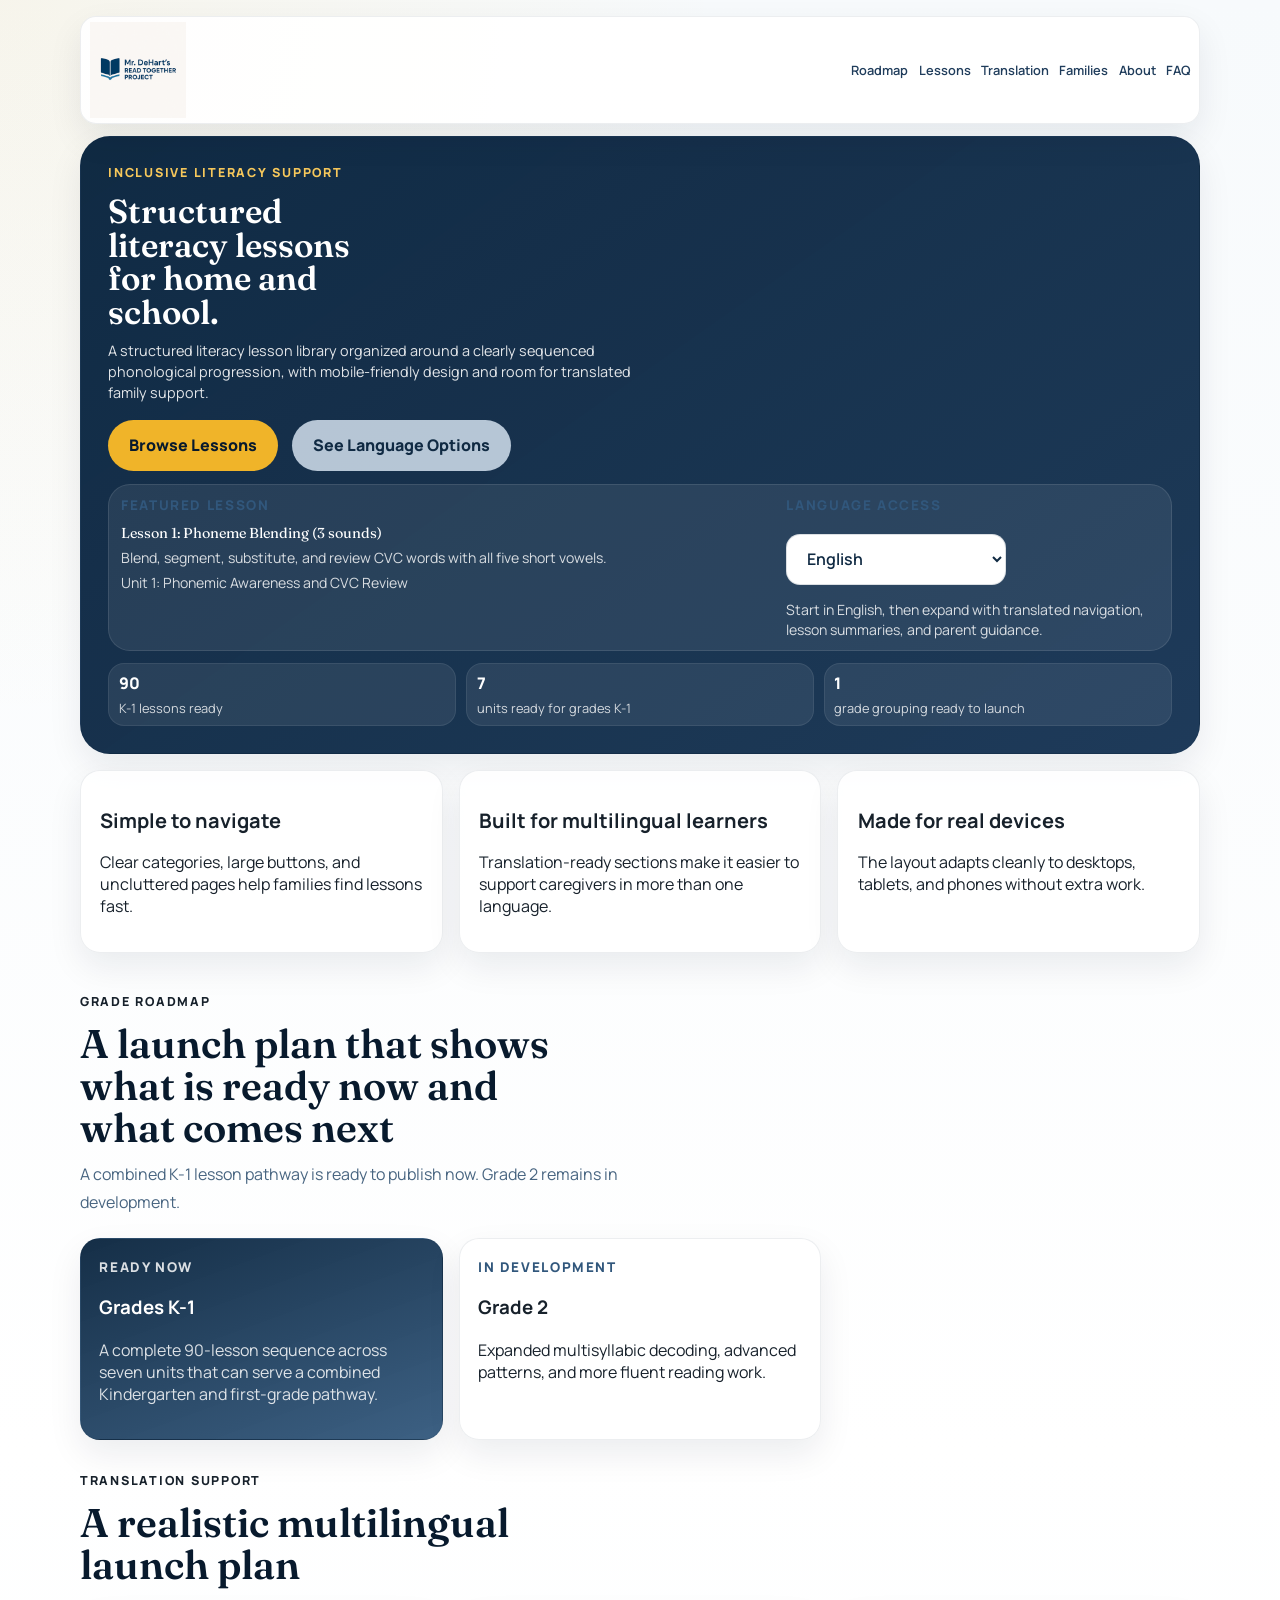
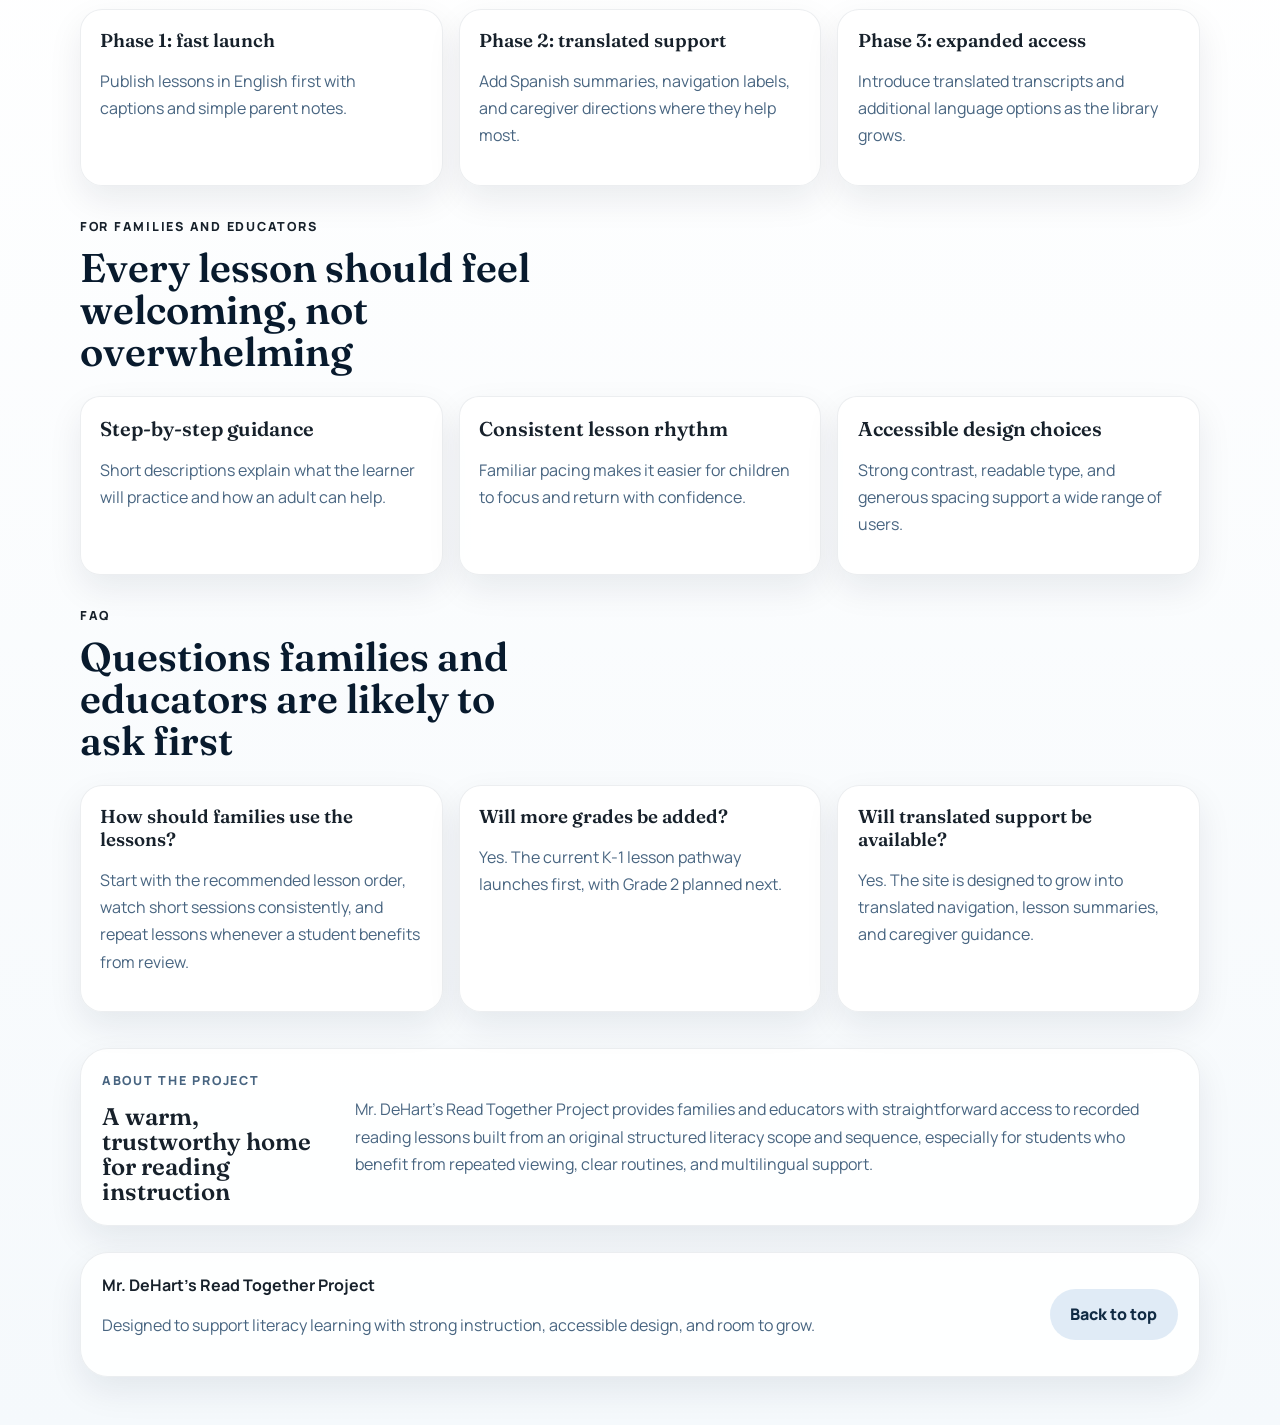
==== commit 4d190141: "move lessons bank to separate page" ====
--- a/index.html
+++ b/index.html
@@ -45,7 +45,7 @@
 
         <nav id="site-nav" class="site-nav">
           <a href="#roadmap" data-i18n="navRoadmap">Roadmap</a>
-          <a href="#lessons" data-i18n="navLessons">Lessons</a>
+          <a href="lessons.html" data-i18n="navLessons">Lessons</a>
           <a href="#translation" data-i18n="navTranslation">Translation</a>
           <a href="#families" data-i18n="navFamilies">Families</a>
           <a href="#about" data-i18n="navAbout">About</a>
@@ -65,7 +65,7 @@
               progression, with mobile-friendly design and room for translated family support.
             </p>
             <div class="hero-actions">
-              <a class="button button-primary" href="#lessons" data-i18n="browseLessons"
+              <a class="button button-primary" href="lessons.html" data-i18n="browseLessons"
                 >Browse Lessons</a
               >
               <a class="button button-secondary" href="#translation" data-i18n="seeLanguages"
@@ -161,79 +161,6 @@
               <p data-i18n="roadmap2Text">
                 Expanded multisyllabic decoding, advanced patterns, and more fluent reading work.
               </p>
-            </article>
-          </div>
-        </section>
-
-        <section id="lessons" class="section">
-          <div class="section-heading">
-            <div>
-              <p class="eyebrow" data-i18n="libraryEyebrow">Lesson library</p>
-              <h2 data-i18n="libraryTitle">K-1 scope and sequence, organized for real use</h2>
-              <p class="section-intro" data-i18n="libraryIntro">
-                The combined K-1 pathway is fully mapped with 90 lessons across seven units. Grade
-                2 is in development.
-              </p>
-            </div>
-            <div class="filter-bar">
-              <label>
-                <span data-i18n="filterLabel">Unit</span>
-                <select id="lesson-filter">
-                  <option value="all" data-i18n="filterAll">All lessons</option>
-                  <option value="phonemic-cvc" data-i18n="filterUnitOne">
-                    Unit 1: Phonemic Awareness and CVC Review
-                  </option>
-                  <option value="digraphs" data-i18n="filterUnitTwo">Unit 2: Digraphs</option>
-                  <option value="consonant-blends" data-i18n="filterUnitThree">
-                    Unit 3: Consonant Blends
-                  </option>
-                  <option value="two-syllable-closed" data-i18n="filterUnitFour">
-                    Unit 4: Two-Syllable Closed Words
-                  </option>
-                  <option value="silent-e-vce" data-i18n="filterUnitFive">
-                    Unit 5: Silent E / VCe
-                  </option>
-                  <option value="vowel-teams" data-i18n="filterUnitSix">Unit 6: Vowel Teams</option>
-                  <option value="r-controlled" data-i18n="filterUnitSeven">
-                    Unit 7: R-Controlled Vowels
-                  </option>
-                </select>
-              </label>
-            </div>
-          </div>
-
-          <div id="unit-grid" class="unit-grid"></div>
-          <div class="lesson-browser">
-            <div id="lesson-grid" class="lesson-grid"></div>
-            <aside id="lesson-detail" class="lesson-detail panel-card" aria-live="polite"></aside>
-          </div>
-        </section>
-
-        <section class="section">
-          <div class="section-heading">
-            <div>
-              <p class="eyebrow" data-i18n="comingEyebrow">Coming soon</p>
-              <h2 data-i18n="comingTitle">Grade 2 is the next step in the plan</h2>
-              <p class="section-intro" data-i18n="comingIntro">
-                The current lesson pathway serves grades K-1. Grade 2 will expand the library with
-                more advanced reading and word-study work.
-              </p>
-            </div>
-          </div>
-
-          <div class="coming-grid">
-            <article class="coming-card">
-              <span class="badge" data-i18n="roadmap2Title">Grade 2</span>
-              <h3 data-i18n="coming2Title">Grade 2 lesson path</h3>
-              <p data-i18n="coming2Text">
-                This section will grow into advanced decoding, larger word analysis, connected text,
-                and more fluent structured reading practice.
-              </p>
-              <ul class="coming-list">
-                <li data-i18n="coming2PointOne">Multisyllabic decoding</li>
-                <li data-i18n="coming2PointTwo">Advanced vowel patterns</li>
-                <li data-i18n="coming2PointThree">Fluency and text application</li>
-              </ul>
             </article>
           </div>
         </section>
--- a/styles.css
+++ b/styles.css
@@ -111,6 +111,46 @@
   padding: 0.3rem 0 1rem;
 }
 
+.page-intro {
+  padding-top: 0.35rem;
+}
+
+.page-intro-card {
+  padding: clamp(1.2rem, 2.8vw, 1.9rem);
+  background: rgba(255, 255, 255, 0.9);
+  border: 1px solid rgba(16, 42, 67, 0.08);
+  border-radius: 28px;
+  box-shadow: var(--shadow);
+}
+
+.page-intro-card h1 {
+  max-width: 12ch;
+  color: var(--navy-950);
+  font-size: clamp(1.9rem, 4.2vw, 3.15rem);
+}
+
+.page-intro-actions {
+  display: flex;
+  flex-wrap: wrap;
+  gap: 0.9rem;
+  margin-top: 1rem;
+}
+
+.page-intro-meta {
+  display: grid;
+  grid-template-columns: minmax(0, 1fr) minmax(220px, 280px);
+  gap: 1rem;
+  align-items: end;
+  margin-top: 0.9rem;
+}
+
+.page-language-picker {
+  display: grid;
+  gap: 0.45rem;
+  font-weight: 700;
+  color: var(--navy-800);
+}
+
 .hero-copy,
 .panel-card,
 .trust-strip article,
@@ -635,6 +675,10 @@
     grid-template-columns: 1fr;
   }
 
+  .page-intro-meta {
+    grid-template-columns: 1fr;
+  }
+
   .lesson-detail {
     position: static;
   }
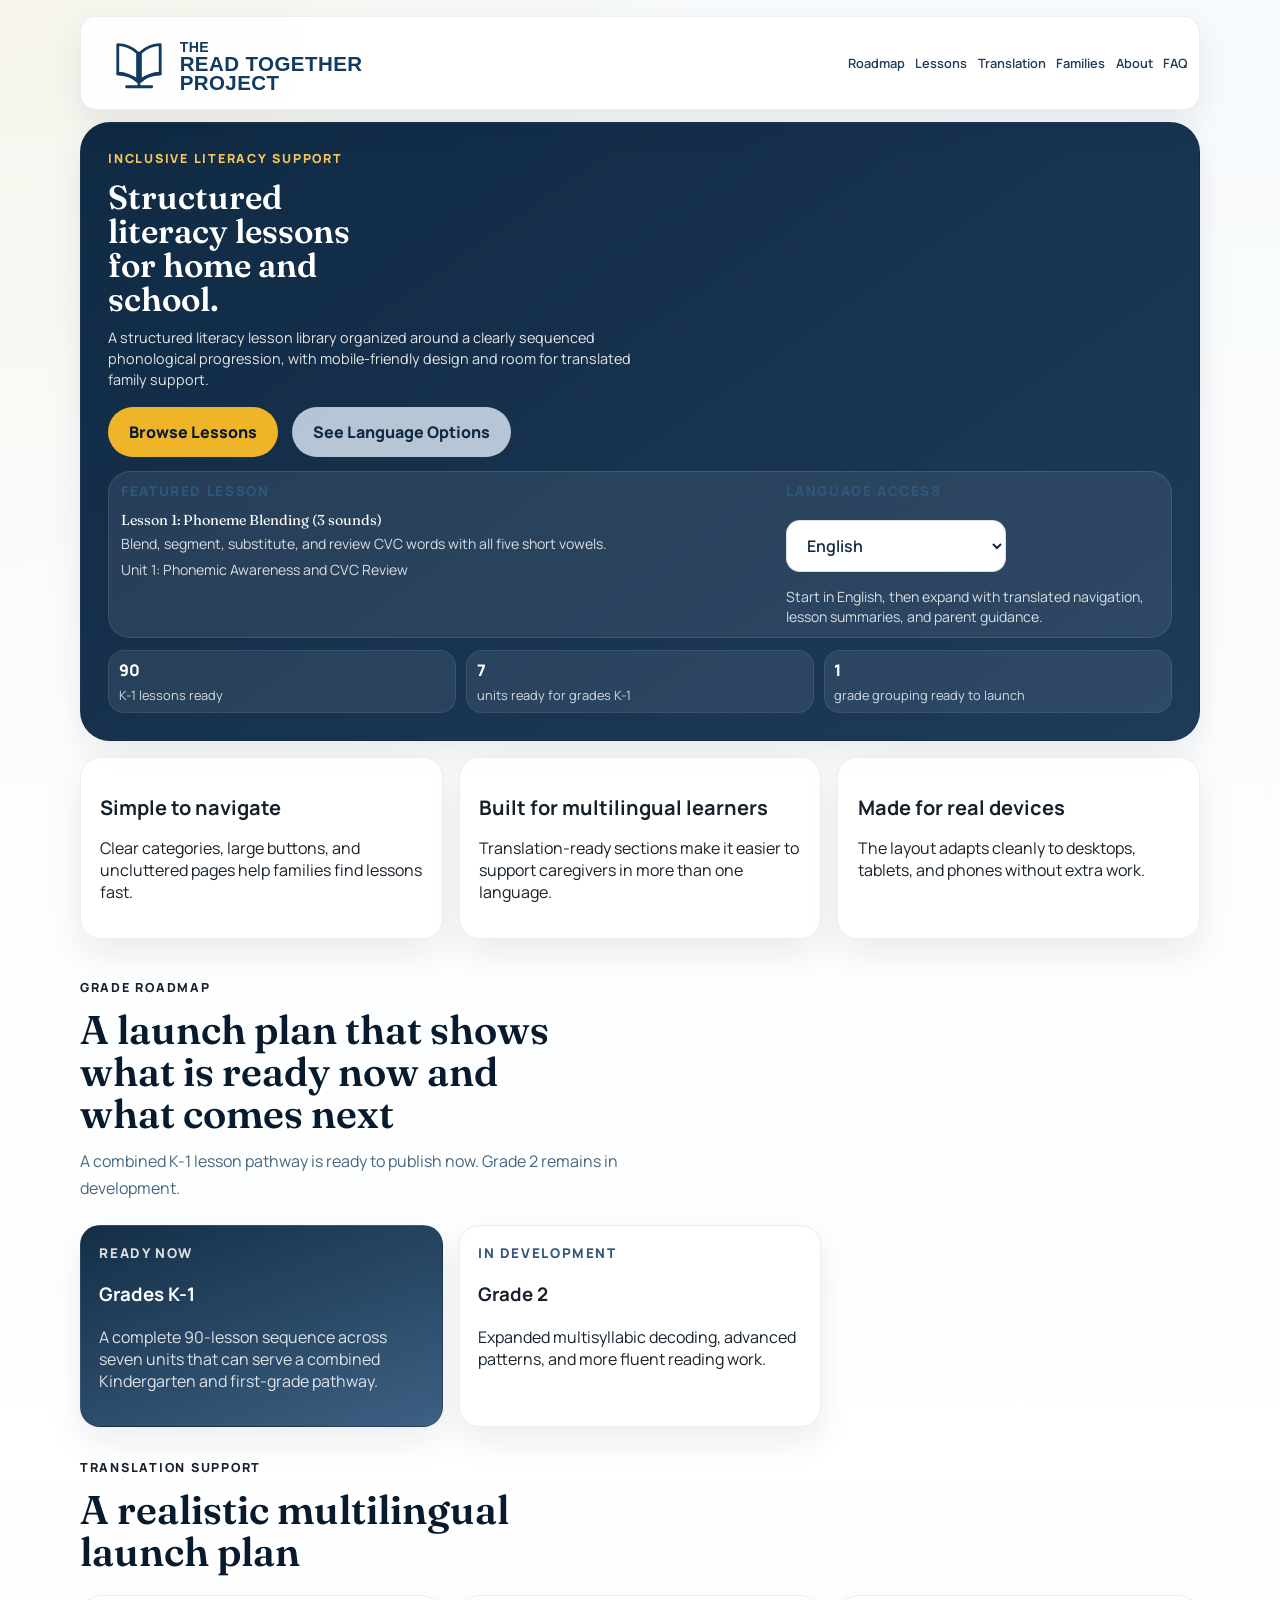
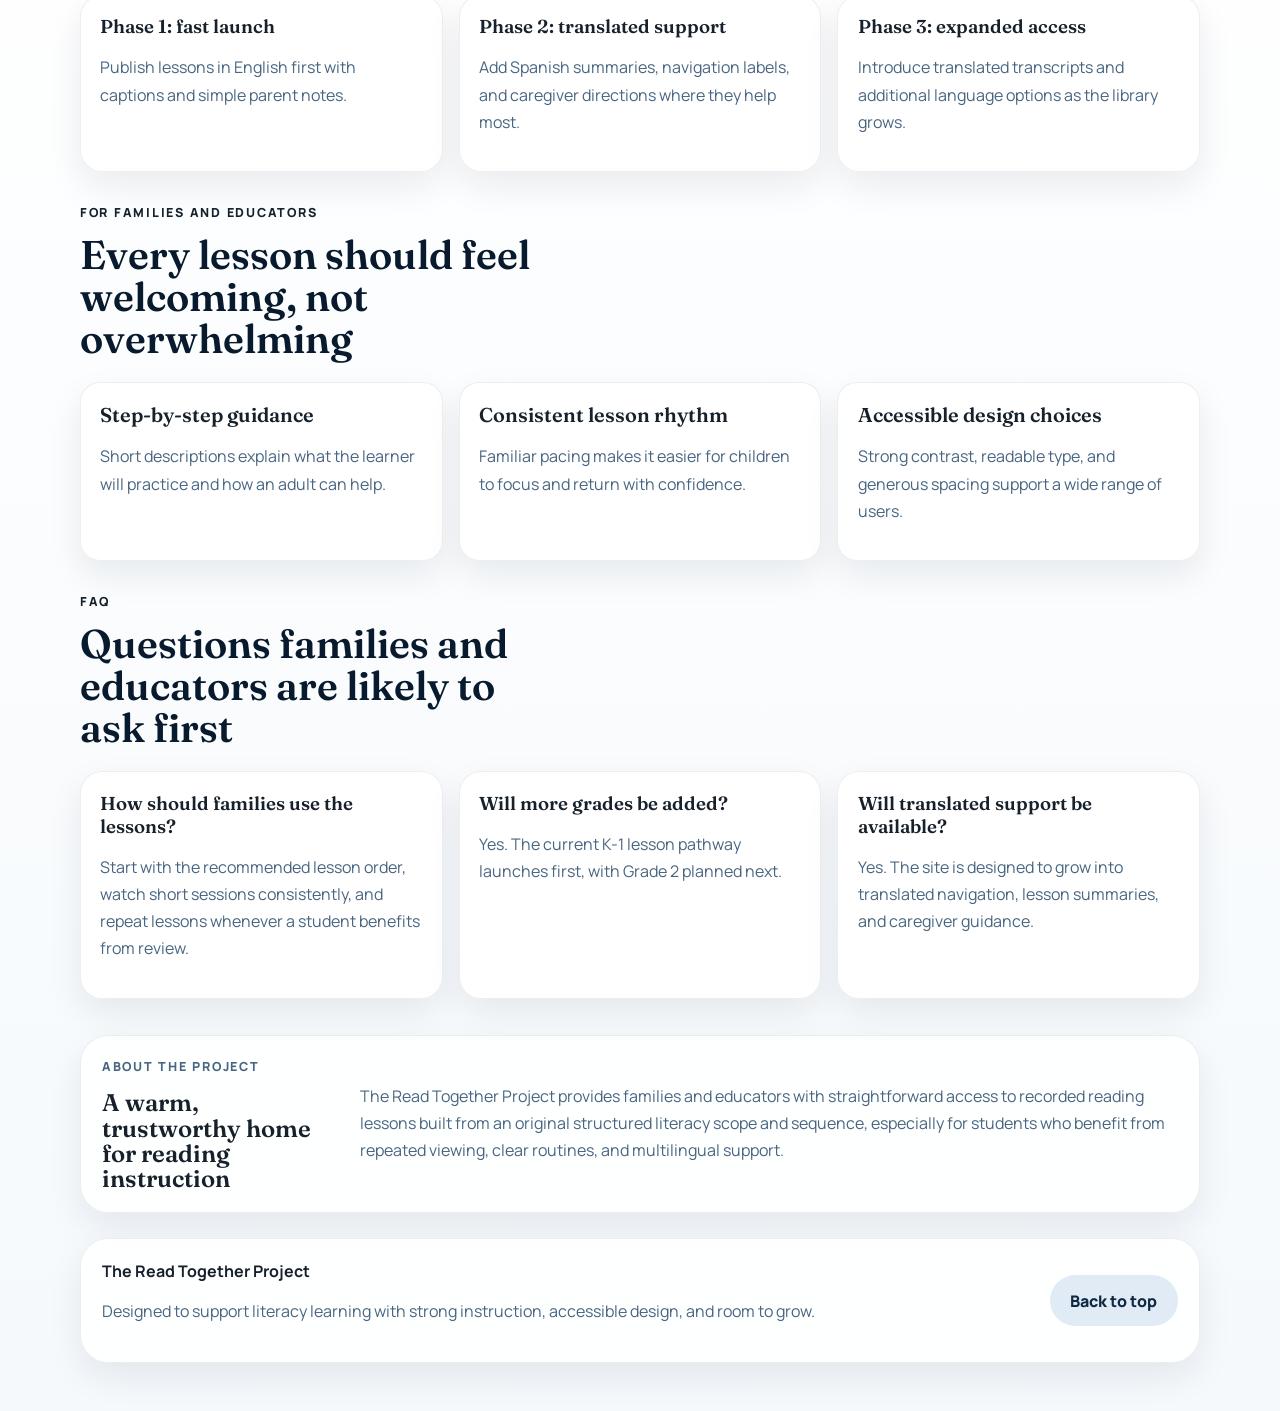
==== commit c01d6306: "update branding with new logo" ====
--- a/index.html
+++ b/index.html
@@ -3,27 +3,27 @@
   <head>
     <meta charset="UTF-8" />
     <meta name="viewport" content="width=device-width, initial-scale=1.0" />
-    <title>Mr. DeHart's Read Together Project</title>
+    <title>The Read Together Project</title>
     <meta
       name="description"
       content="Structured literacy lesson recordings and family-friendly reading support for families, educators, and multilingual learners."
     />
     <meta name="theme-color" content="#102a43" />
-    <meta property="og:title" content="Mr. DeHart's Read Together Project" />
+    <meta property="og:title" content="The Read Together Project" />
     <meta
       property="og:description"
       content="Structured literacy lesson recordings and family-friendly reading support."
     />
     <meta property="og:type" content="website" />
-    <meta property="og:image" content="logo.png" />
+    <meta property="og:image" content="assets/read-together-logo.svg" />
     <meta name="twitter:card" content="summary_large_image" />
-    <meta name="twitter:title" content="Mr. DeHart's Read Together Project" />
+    <meta name="twitter:title" content="The Read Together Project" />
     <meta
       name="twitter:description"
       content="Structured literacy lesson recordings and family-friendly reading support."
     />
-    <meta name="twitter:image" content="logo.png" />
-    <link rel="icon" type="image/png" href="logo.png" />
+    <meta name="twitter:image" content="assets/read-together-logo.svg" />
+    <link rel="icon" type="image/svg+xml" href="assets/read-together-mark.svg" />
     <link rel="preconnect" href="https://fonts.googleapis.com" />
     <link rel="preconnect" href="https://fonts.gstatic.com" crossorigin />
     <link
@@ -35,8 +35,8 @@
   <body>
     <div class="site-shell">
       <header class="topbar">
-        <a class="brand" href="#home" aria-label="Mr. DeHart's Read Together Project home">
-          <img class="brand-logo" src="logo.png" alt="Mr. DeHart's Read Together Project logo" />
+        <a class="brand" href="#home" aria-label="The Read Together Project home">
+          <img class="brand-logo" src="assets/read-together-logo.svg" alt="The Read Together Project logo" />
         </a>
 
         <button class="menu-toggle" aria-expanded="false" aria-controls="site-nav">
@@ -265,17 +265,17 @@
             <h2 data-i18n="aboutTitle">A warm, trustworthy home for reading instruction</h2>
           </div>
           <p data-i18n="aboutText">
-            Mr. DeHart's Read Together Project provides families and educators with straightforward
-            access to recorded reading lessons built from an original structured literacy scope and
-            sequence, especially for students who benefit from repeated viewing, clear routines,
-            and multilingual support.
+            The Read Together Project provides families and educators with straightforward access to
+            recorded reading lessons built from an original structured literacy scope and sequence,
+            especially for students who benefit from repeated viewing, clear routines, and
+            multilingual support.
           </p>
         </section>
       </main>
 
       <footer id="contact" class="footer">
         <div>
-          <strong>Mr. DeHart's Read Together Project</strong>
+          <strong>The Read Together Project</strong>
           <p data-i18n="footerText">
             Designed to support literacy learning with strong instruction, accessible design, and
             room to grow.
--- a/styles.css
+++ b/styles.css
@@ -55,8 +55,8 @@
   display: flex;
   align-items: center;
   justify-content: space-between;
-  gap: 0.6rem;
-  padding: 0.3rem 0.55rem;
+  gap: 1rem;
+  padding: 0.45rem 0.75rem;
   margin-bottom: 0.45rem;
   background: rgba(255, 255, 255, 0.9);
   border: 1px solid rgba(16, 42, 67, 0.08);
@@ -73,11 +73,12 @@
 .brand {
   display: flex;
   align-items: center;
+  flex: 0 0 auto;
   gap: 0.5rem;
 }
 
 .brand-logo {
-  width: clamp(72px, 8vw, 96px);
+  width: clamp(196px, 24vw, 290px);
   height: auto;
   display: block;
 }
@@ -85,6 +86,8 @@
 .site-nav {
   display: flex;
   align-items: center;
+  justify-content: flex-end;
+  flex: 1 1 auto;
   gap: 0.65rem;
   font-weight: 600;
   color: var(--navy-800);
@@ -714,7 +717,7 @@
   }
 
   .brand-logo {
-    width: min(88px, 34vw);
+    width: min(220px, 58vw);
   }
 
   .menu-toggle {
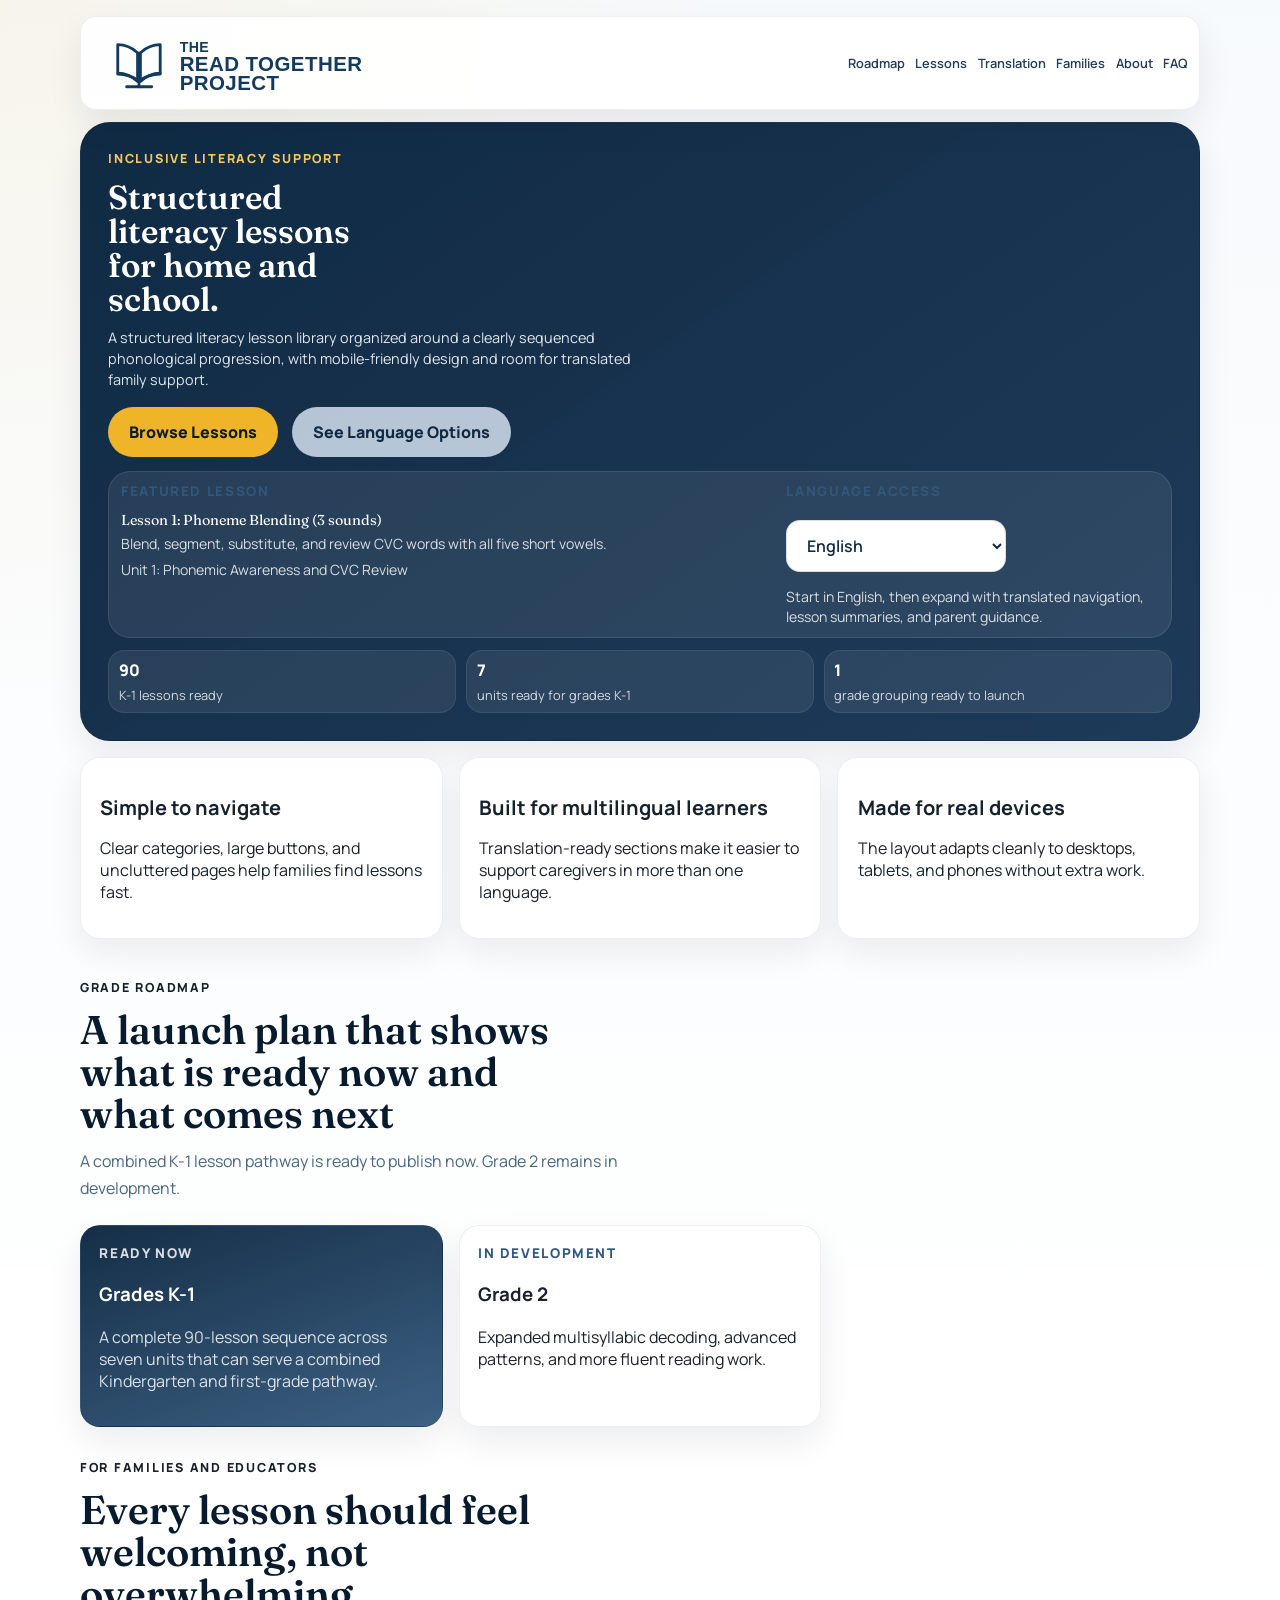
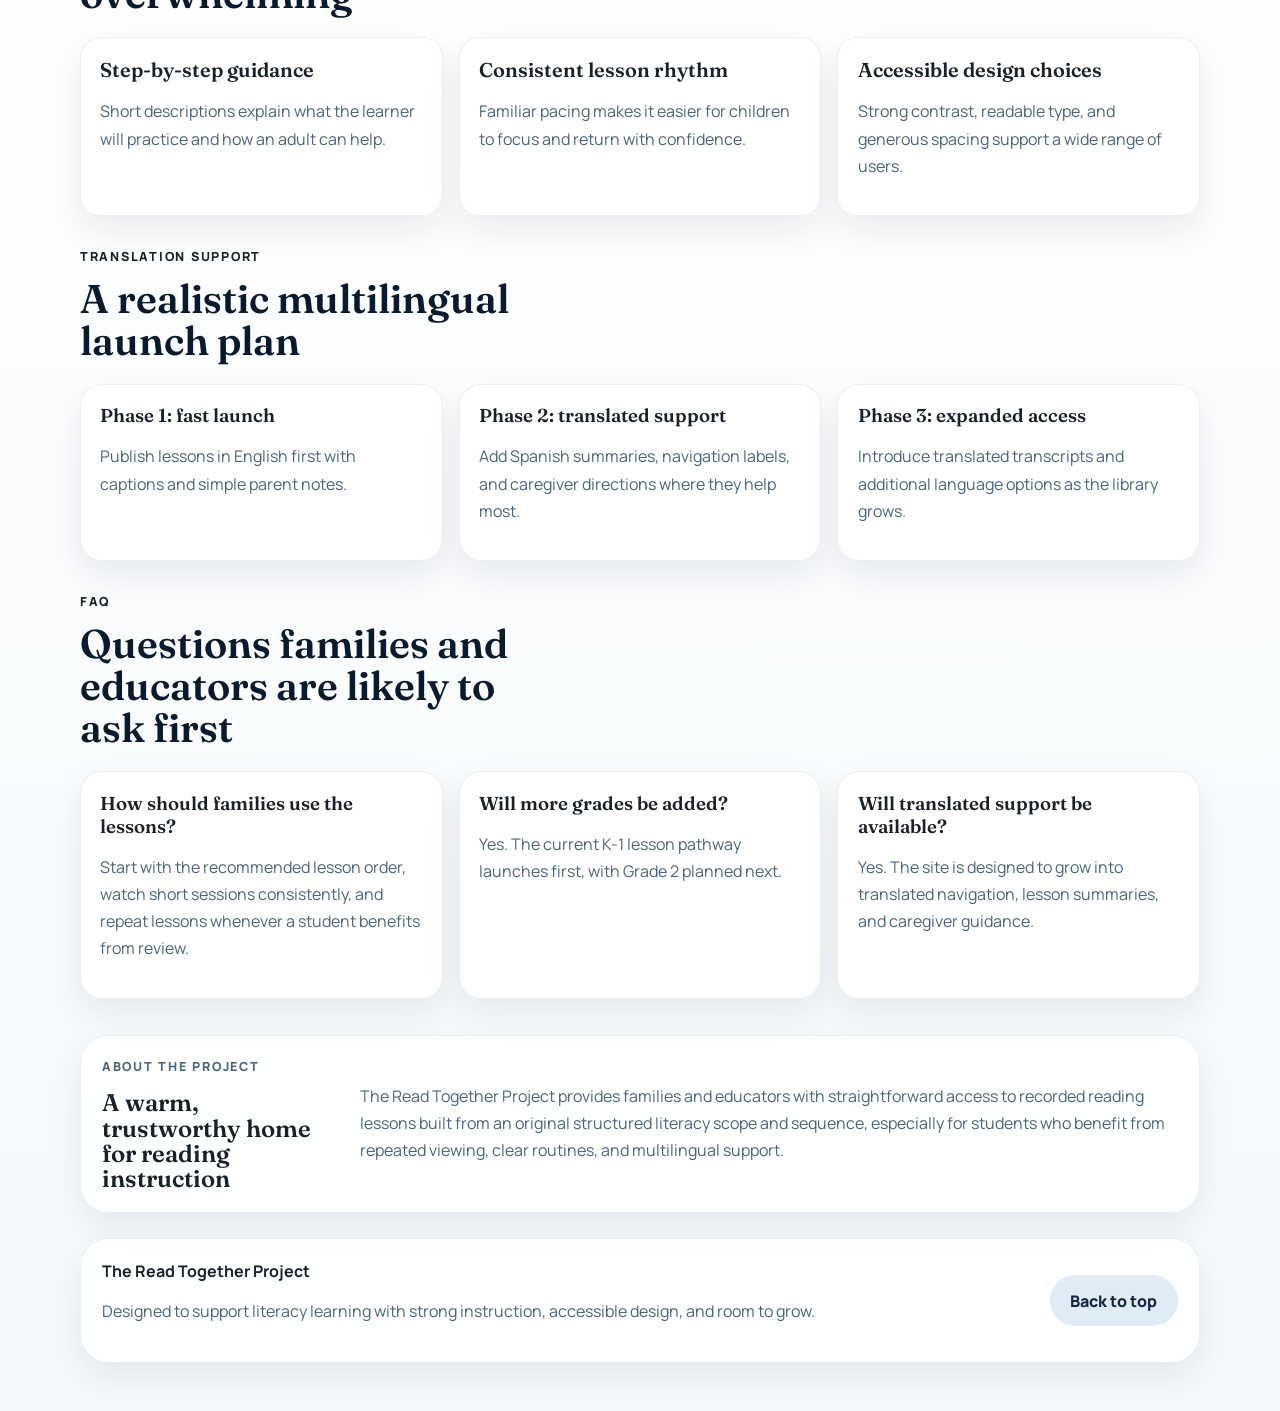
==== commit 4f9a589f: "Move families section before translation support" ====
--- a/index.html
+++ b/index.html
@@ -165,38 +165,6 @@
           </div>
         </section>
 
-        <section id="translation" class="section section-highlight">
-          <div class="section-heading">
-            <div>
-              <p class="eyebrow" data-i18n="translationEyebrow">Translation support</p>
-              <h2 data-i18n="translationTitle">A realistic multilingual launch plan</h2>
-            </div>
-          </div>
-
-          <div class="translation-layout">
-            <article class="panel-card">
-              <h3 data-i18n="phaseOneTitle">Phase 1: fast launch</h3>
-              <p data-i18n="phaseOneText">
-                Publish lessons in English first with captions and simple parent notes.
-              </p>
-            </article>
-            <article class="panel-card">
-              <h3 data-i18n="phaseTwoTitle">Phase 2: translated support</h3>
-              <p data-i18n="phaseTwoText">
-                Add Spanish summaries, navigation labels, and caregiver directions where they help
-                most.
-              </p>
-            </article>
-            <article class="panel-card">
-              <h3 data-i18n="phaseThreeTitle">Phase 3: expanded access</h3>
-              <p data-i18n="phaseThreeText">
-                Introduce translated transcripts and additional language options as the library
-                grows.
-              </p>
-            </article>
-          </div>
-        </section>
-
         <section id="families" class="section">
           <div class="section-heading">
             <div>
@@ -222,6 +190,38 @@
               <h3 data-i18n="familyThreeTitle">Accessible design choices</h3>
               <p data-i18n="familyThreeText">
                 Strong contrast, readable type, and generous spacing support a wide range of users.
+              </p>
+            </article>
+          </div>
+        </section>
+
+        <section id="translation" class="section section-highlight">
+          <div class="section-heading">
+            <div>
+              <p class="eyebrow" data-i18n="translationEyebrow">Translation support</p>
+              <h2 data-i18n="translationTitle">A realistic multilingual launch plan</h2>
+            </div>
+          </div>
+
+          <div class="translation-layout">
+            <article class="panel-card">
+              <h3 data-i18n="phaseOneTitle">Phase 1: fast launch</h3>
+              <p data-i18n="phaseOneText">
+                Publish lessons in English first with captions and simple parent notes.
+              </p>
+            </article>
+            <article class="panel-card">
+              <h3 data-i18n="phaseTwoTitle">Phase 2: translated support</h3>
+              <p data-i18n="phaseTwoText">
+                Add Spanish summaries, navigation labels, and caregiver directions where they help
+                most.
+              </p>
+            </article>
+            <article class="panel-card">
+              <h3 data-i18n="phaseThreeTitle">Phase 3: expanded access</h3>
+              <p data-i18n="phaseThreeText">
+                Introduce translated transcripts and additional language options as the library
+                grows.
               </p>
             </article>
           </div>
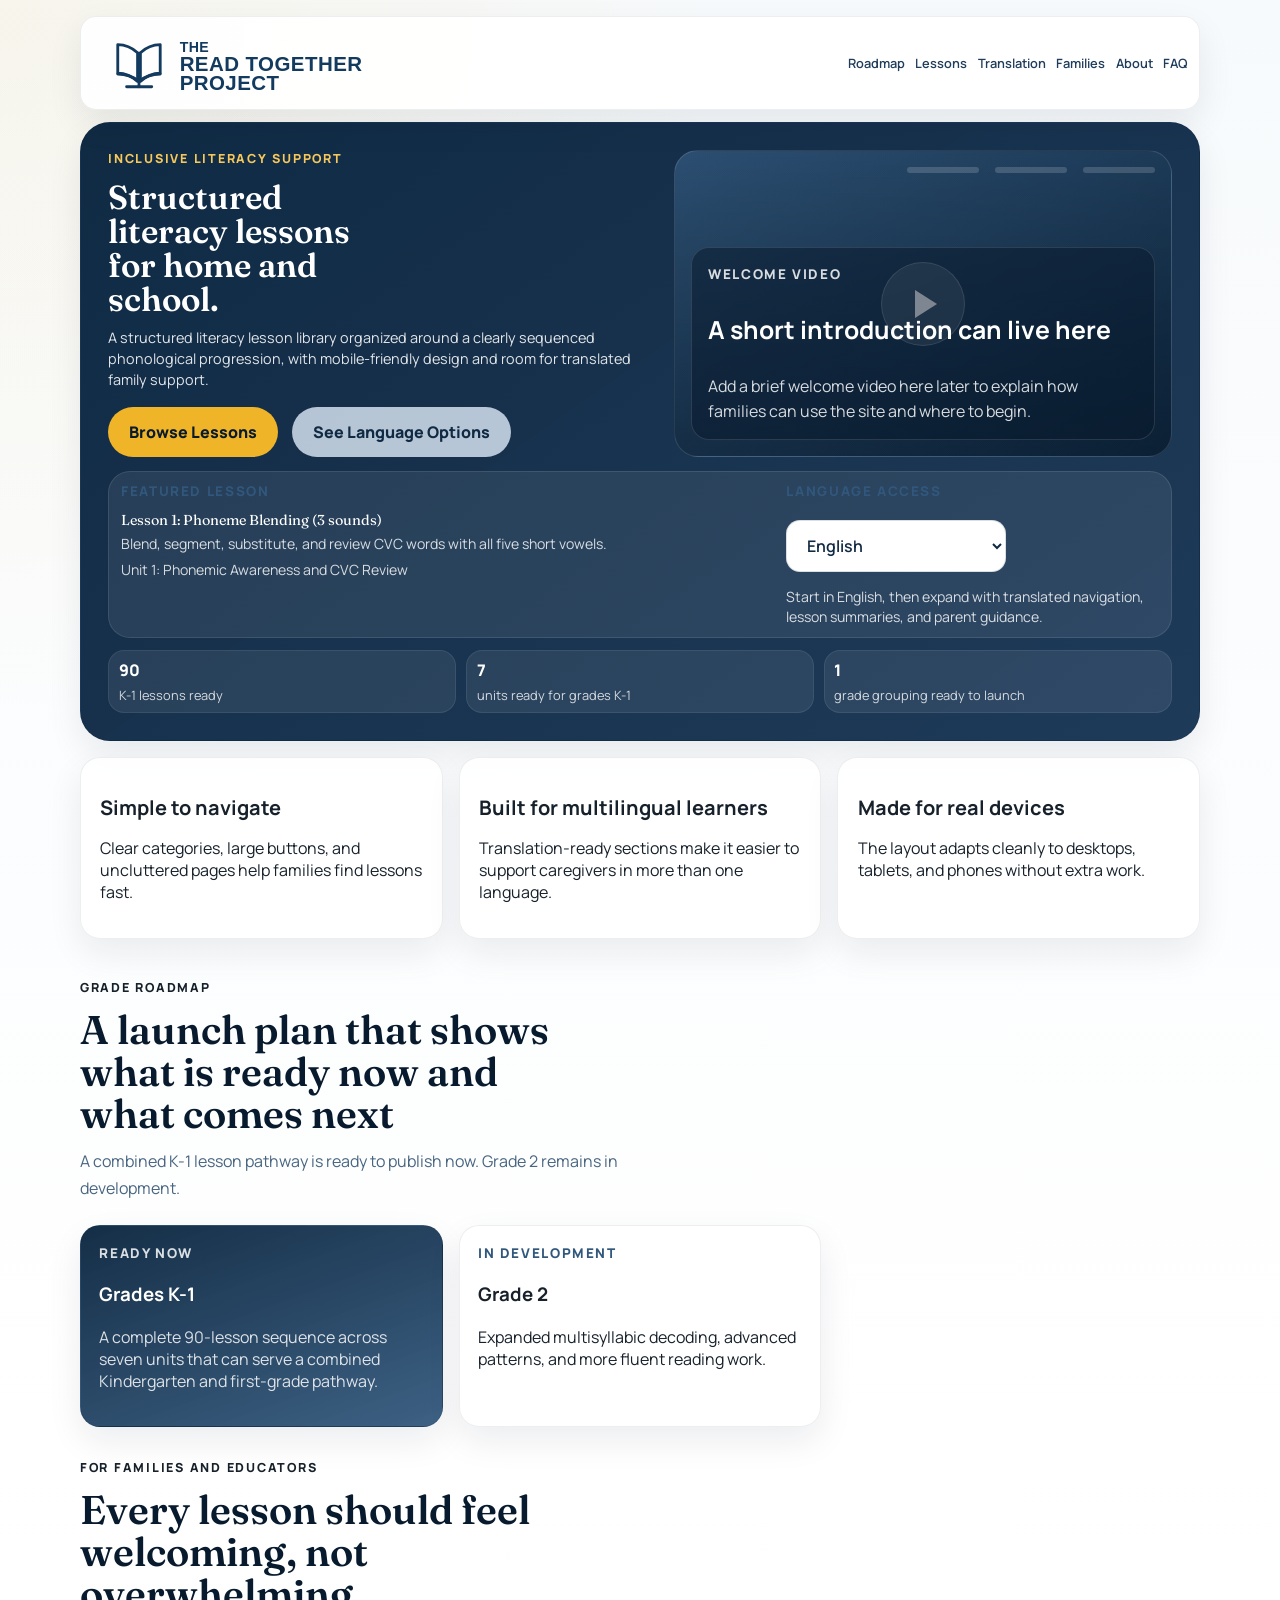
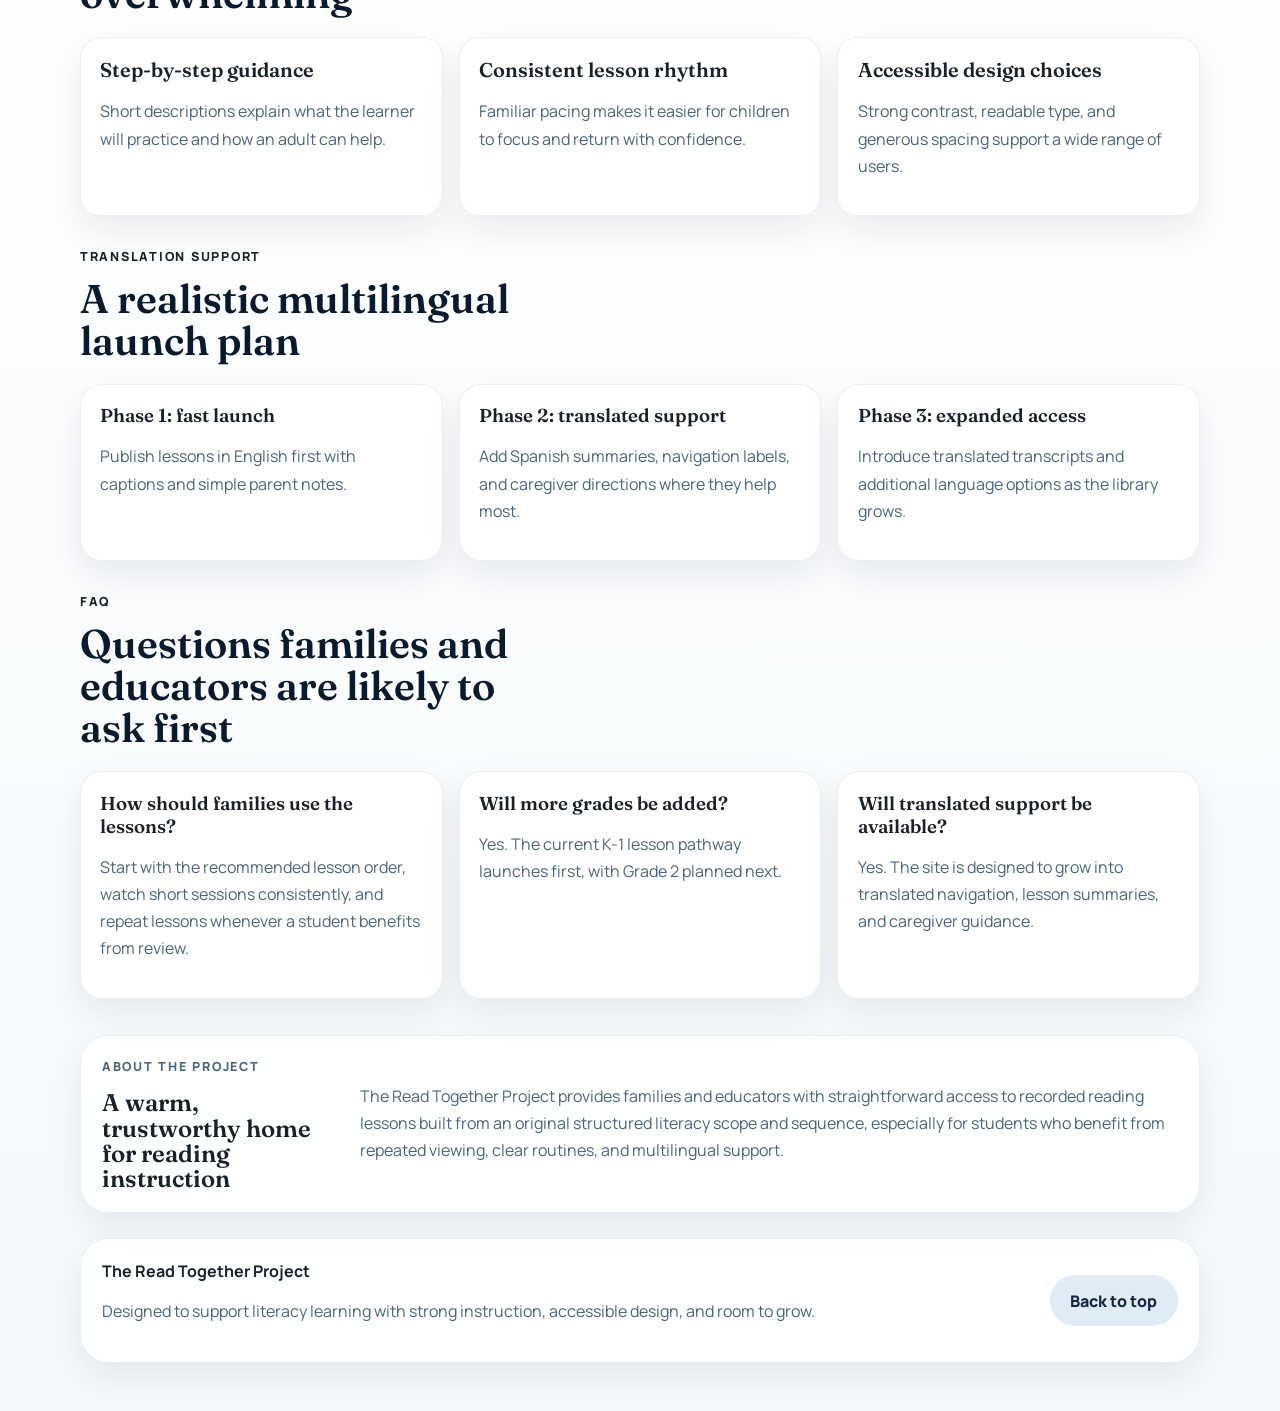
==== commit e68a218e: "add welcome video placeholder" ====
--- a/index.html
+++ b/index.html
@@ -56,21 +56,39 @@
       <main id="home">
         <section class="hero">
           <div class="hero-copy">
-            <p class="eyebrow" data-i18n="heroEyebrow">Inclusive literacy support</p>
-            <h1 data-i18n="heroTitle">
-              Structured literacy lessons for home and school.
-            </h1>
-            <p class="hero-text" data-i18n="heroText">
-              A structured literacy lesson library organized around a clearly sequenced phonological
-              progression, with mobile-friendly design and room for translated family support.
-            </p>
-            <div class="hero-actions">
-              <a class="button button-primary" href="lessons.html" data-i18n="browseLessons"
-                >Browse Lessons</a
-              >
-              <a class="button button-secondary" href="#translation" data-i18n="seeLanguages"
-                >See Language Options</a
-              >
+            <div class="hero-top">
+              <div class="hero-main">
+                <p class="eyebrow" data-i18n="heroEyebrow">Inclusive literacy support</p>
+                <h1 data-i18n="heroTitle">
+                  Structured literacy lessons for home and school.
+                </h1>
+                <p class="hero-text" data-i18n="heroText">
+                  A structured literacy lesson library organized around a clearly sequenced phonological
+                  progression, with mobile-friendly design and room for translated family support.
+                </p>
+                <div class="hero-actions">
+                  <a class="button button-primary" href="lessons.html" data-i18n="browseLessons"
+                    >Browse Lessons</a
+                  >
+                  <a class="button button-secondary" href="#translation" data-i18n="seeLanguages"
+                    >See Language Options</a
+                  >
+                </div>
+              </div>
+
+              <div class="hero-video-card" aria-label="Welcome video placeholder">
+                <div class="hero-video-frame">
+                  <div class="hero-video-play" aria-hidden="true"></div>
+                  <div class="hero-video-caption">
+                    <p class="panel-label" data-i18n="welcomeVideoLabel">Welcome video</p>
+                    <h2 data-i18n="welcomeVideoTitle">A short introduction can live here</h2>
+                    <p data-i18n="welcomeVideoText">
+                      Add a brief welcome video here later to explain how families can use the site
+                      and where to begin.
+                    </p>
+                  </div>
+                </div>
+              </div>
             </div>
             <div class="hero-note">
               <div>
--- a/styles.css
+++ b/styles.css
@@ -175,6 +175,17 @@
   overflow: hidden;
 }
 
+.hero-top {
+  display: grid;
+  grid-template-columns: minmax(0, 1.05fr) minmax(280px, 0.95fr);
+  gap: 1rem;
+  align-items: stretch;
+}
+
+.hero-main {
+  min-width: 0;
+}
+
 .eyebrow {
   margin: 0 0 0.8rem;
   letter-spacing: 0.14em;
@@ -215,6 +226,86 @@
   flex-wrap: wrap;
   gap: 0.9rem;
   margin-top: 1rem;
+}
+
+.hero-video-card {
+  display: flex;
+  align-items: stretch;
+}
+
+.hero-video-frame {
+  position: relative;
+  display: grid;
+  align-content: end;
+  min-height: 100%;
+  padding: 1rem;
+  background:
+    linear-gradient(180deg, rgba(4, 15, 27, 0.08), rgba(4, 15, 27, 0.38)),
+    linear-gradient(145deg, rgba(49, 87, 124, 0.94), rgba(16, 42, 67, 0.96));
+  border: 1px solid rgba(255, 255, 255, 0.12);
+  border-radius: 24px;
+  overflow: hidden;
+}
+
+.hero-video-frame::before {
+  content: "";
+  position: absolute;
+  inset: 1rem 1rem auto auto;
+  width: 72px;
+  height: 6px;
+  border-radius: 999px;
+  background: rgba(255, 255, 255, 0.16);
+  box-shadow:
+    -88px 0 0 rgba(255, 255, 255, 0.16),
+    -176px 0 0 rgba(255, 255, 255, 0.16);
+}
+
+.hero-video-play {
+  position: absolute;
+  top: 50%;
+  left: 50%;
+  width: 84px;
+  height: 84px;
+  transform: translate(-50%, -50%);
+  border-radius: 999px;
+  background: rgba(255, 255, 255, 0.15);
+  border: 1px solid rgba(255, 255, 255, 0.24);
+  backdrop-filter: blur(4px);
+}
+
+.hero-video-play::before {
+  content: "";
+  position: absolute;
+  top: 50%;
+  left: 54%;
+  transform: translate(-50%, -50%);
+  width: 0;
+  height: 0;
+  border-top: 14px solid transparent;
+  border-bottom: 14px solid transparent;
+  border-left: 22px solid var(--white);
+}
+
+.hero-video-caption {
+  position: relative;
+  display: grid;
+  gap: 0.45rem;
+  margin-top: auto;
+  padding: 1rem;
+  background: rgba(8, 26, 45, 0.52);
+  border: 1px solid rgba(255, 255, 255, 0.12);
+  border-radius: 18px;
+}
+
+.hero-video-caption h2 {
+  font-size: clamp(1.2rem, 2vw, 1.55rem);
+  color: var(--white);
+}
+
+.hero-video-caption p {
+  margin: 0;
+  line-height: 1.55;
+  color: rgba(255, 255, 255, 0.84);
 }
 
 .hero-note {
@@ -750,7 +841,15 @@
     border-radius: 22px;
   }
 
+  .hero-top {
+    grid-template-columns: 1fr;
+  }
+
   .hero h1 {
     font-size: clamp(1.4rem, 7vw, 1.95rem);
   }
-}
+
+  .hero-video-frame {
+    min-height: 320px;
+  }
+}
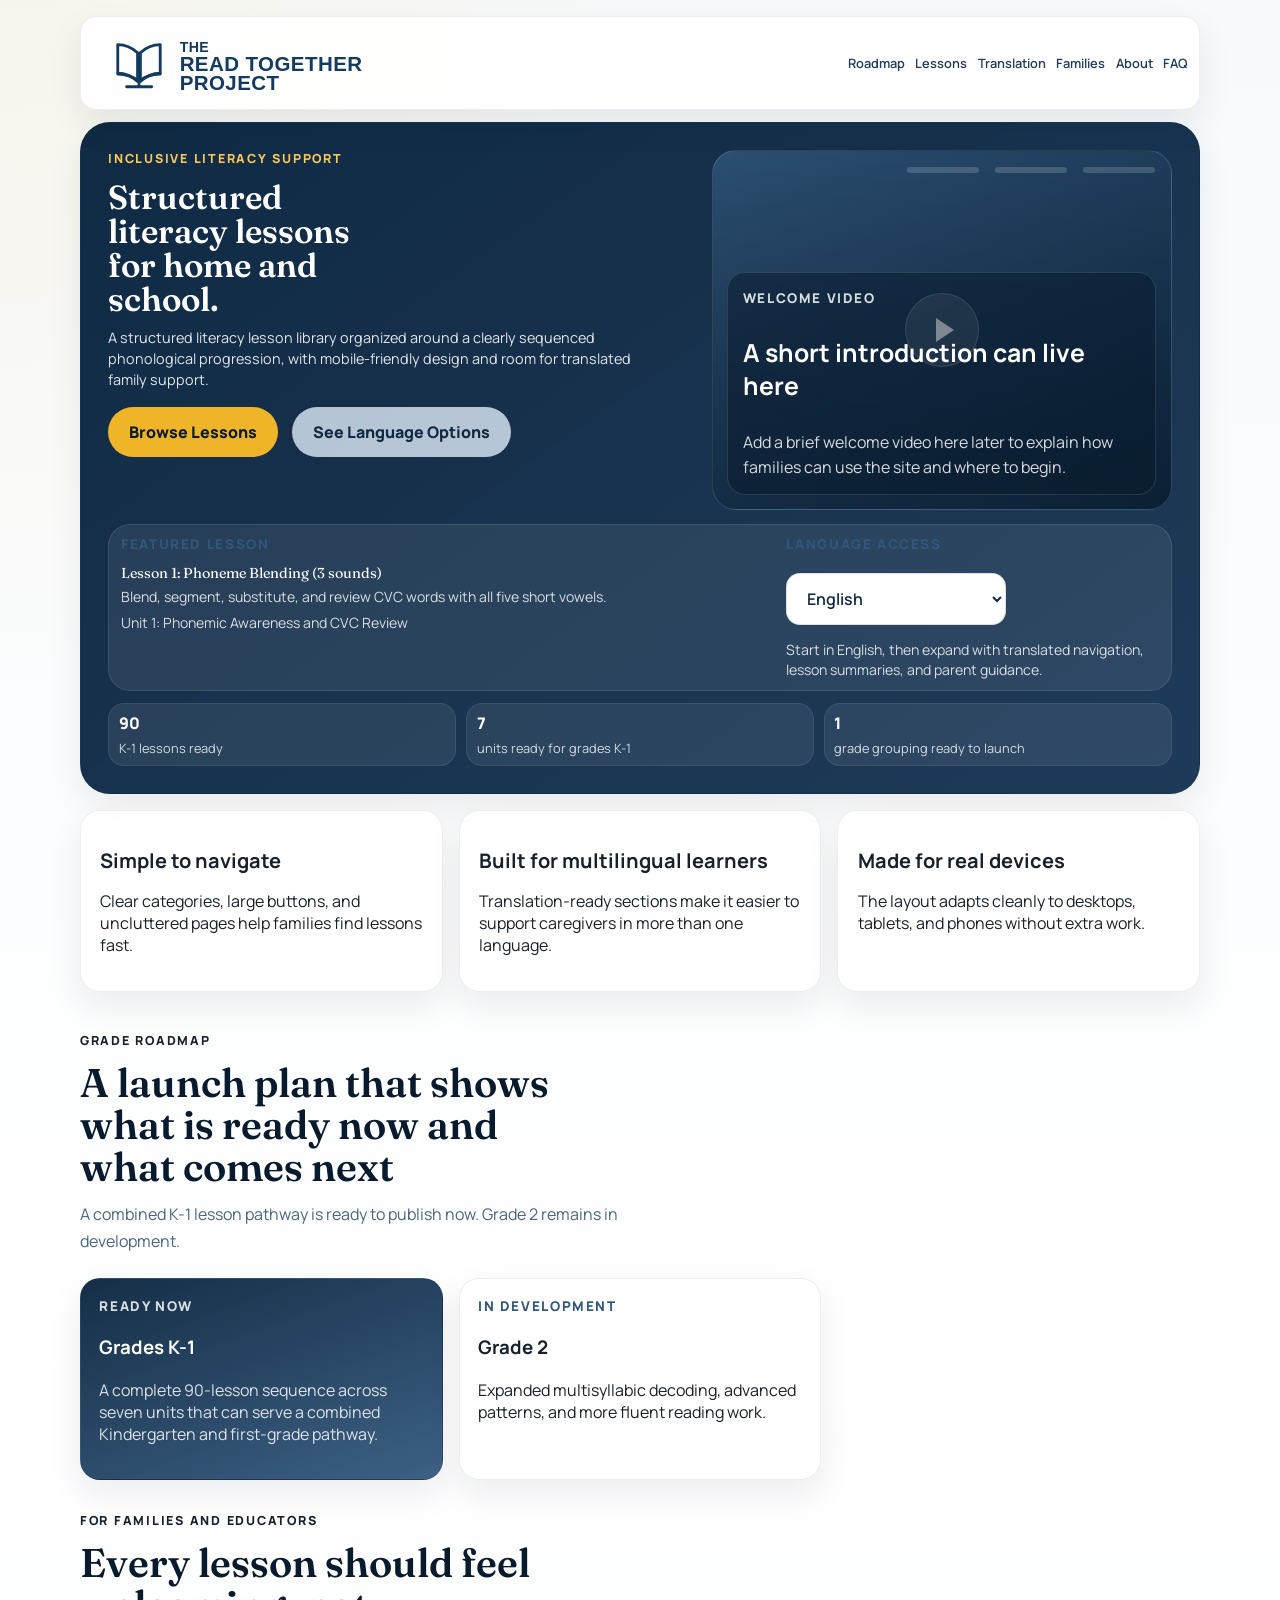
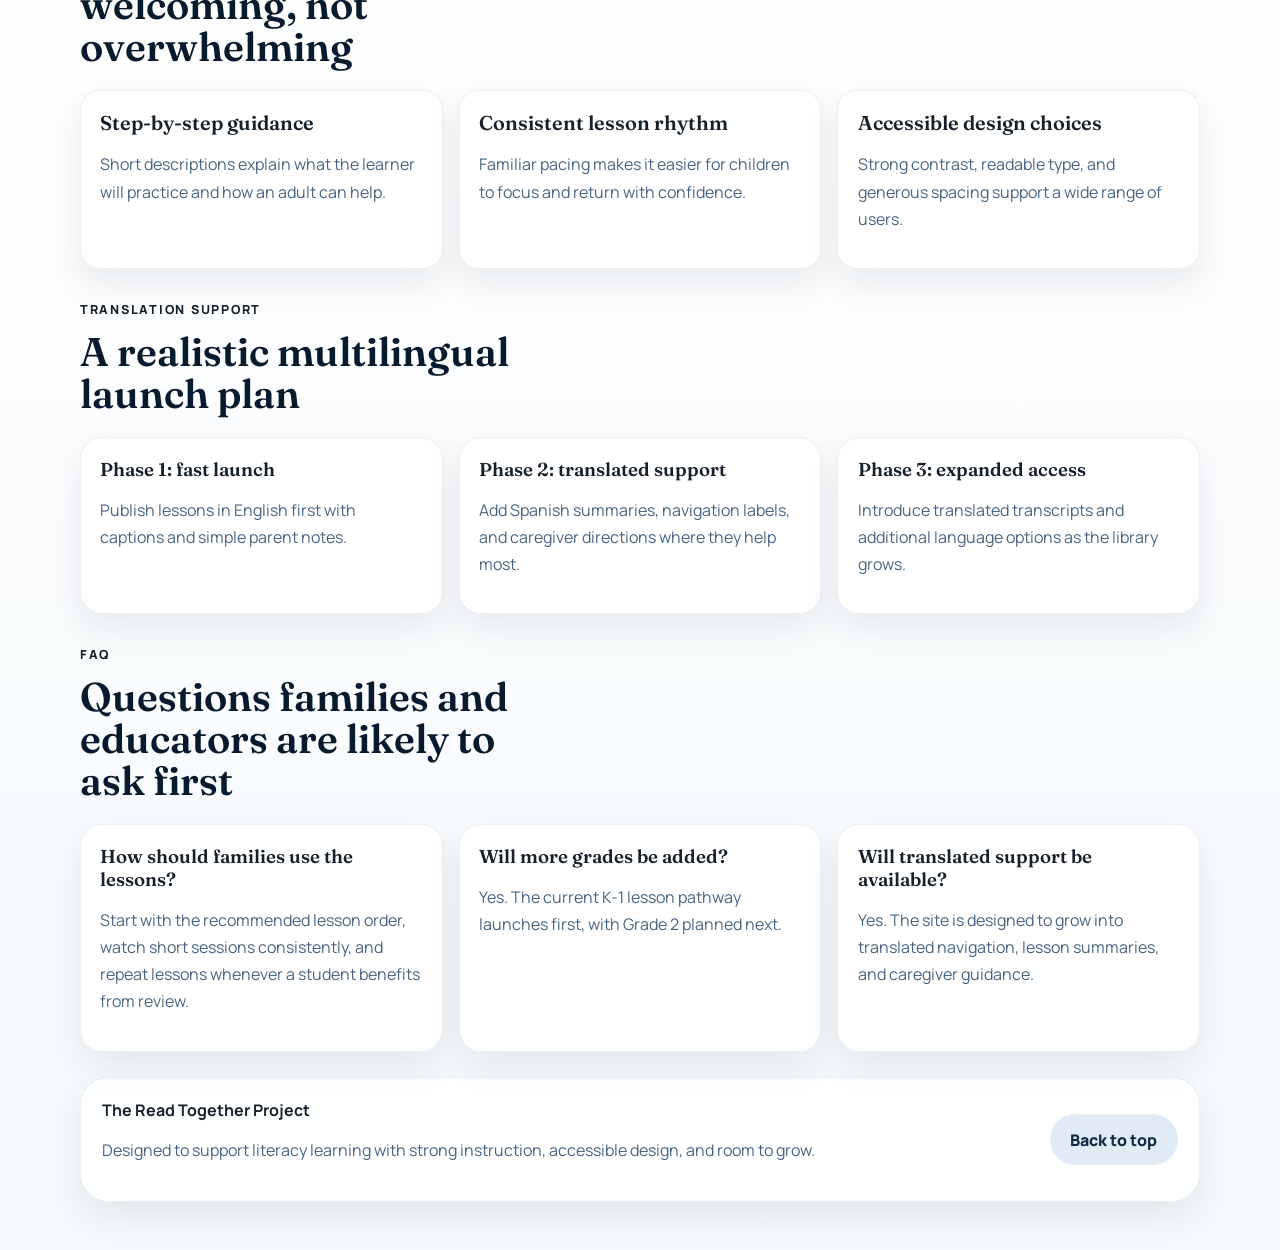
==== commit d6b21179: "Move About section to its own page" ====
--- a/index.html
+++ b/index.html
@@ -48,7 +48,7 @@
           <a href="lessons.html" data-i18n="navLessons">Lessons</a>
           <a href="#translation" data-i18n="navTranslation">Translation</a>
           <a href="#families" data-i18n="navFamilies">Families</a>
-          <a href="#about" data-i18n="navAbout">About</a>
+          <a href="about.html" data-i18n="navAbout">About</a>
           <a href="#faq" data-i18n="navFaq">FAQ</a>
         </nav>
       </header>
@@ -277,18 +277,6 @@
           </div>
         </section>
 
-        <section id="about" class="section about-section">
-          <div>
-            <p class="eyebrow" data-i18n="aboutEyebrow">About the project</p>
-            <h2 data-i18n="aboutTitle">A warm, trustworthy home for reading instruction</h2>
-          </div>
-          <p data-i18n="aboutText">
-            The Read Together Project provides families and educators with straightforward access to
-            recorded reading lessons built from an original structured literacy scope and sequence,
-            especially for students who benefit from repeated viewing, clear routines, and
-            multilingual support.
-          </p>
-        </section>
       </main>
 
       <footer id="contact" class="footer">
--- a/styles.css
+++ b/styles.css
@@ -177,13 +177,14 @@
 
 .hero-top {
   display: grid;
-  grid-template-columns: minmax(0, 1.05fr) minmax(280px, 0.95fr);
-  gap: 1rem;
+  grid-template-columns: minmax(0, 1.12fr) minmax(260px, 0.88fr);
+  gap: 1.15rem;
   align-items: stretch;
 }
 
 .hero-main {
   min-width: 0;
+  padding-right: 0.35rem;
 }
 
 .eyebrow {
@@ -237,8 +238,8 @@
   position: relative;
   display: grid;
   align-content: end;
-  min-height: 100%;
-  padding: 1rem;
+  min-height: 360px;
+  padding: 0.9rem;
   background:
     linear-gradient(180deg, rgba(4, 15, 27, 0.08), rgba(4, 15, 27, 0.38)),
     linear-gradient(145deg, rgba(49, 87, 124, 0.94), rgba(16, 42, 67, 0.96));
@@ -264,8 +265,8 @@
   position: absolute;
   top: 50%;
   left: 50%;
-  width: 84px;
-  height: 84px;
+  width: 74px;
+  height: 74px;
   transform: translate(-50%, -50%);
   border-radius: 999px;
   background: rgba(255, 255, 255, 0.15);
@@ -281,9 +282,9 @@
   transform: translate(-50%, -50%);
   width: 0;
   height: 0;
-  border-top: 14px solid transparent;
-  border-bottom: 14px solid transparent;
-  border-left: 22px solid var(--white);
+  border-top: 12px solid transparent;
+  border-bottom: 12px solid transparent;
+  border-left: 18px solid var(--white);
 }
 
 .hero-video-caption {
@@ -291,7 +292,7 @@
   display: grid;
   gap: 0.45rem;
   margin-top: auto;
-  padding: 1rem;
+  padding: 0.9rem;
   background: rgba(8, 26, 45, 0.52);
   border: 1px solid rgba(255, 255, 255, 0.12);
   border-radius: 18px;
@@ -850,6 +851,6 @@
   }
 
   .hero-video-frame {
-    min-height: 320px;
-  }
-}
+    min-height: 300px;
+  }
+}
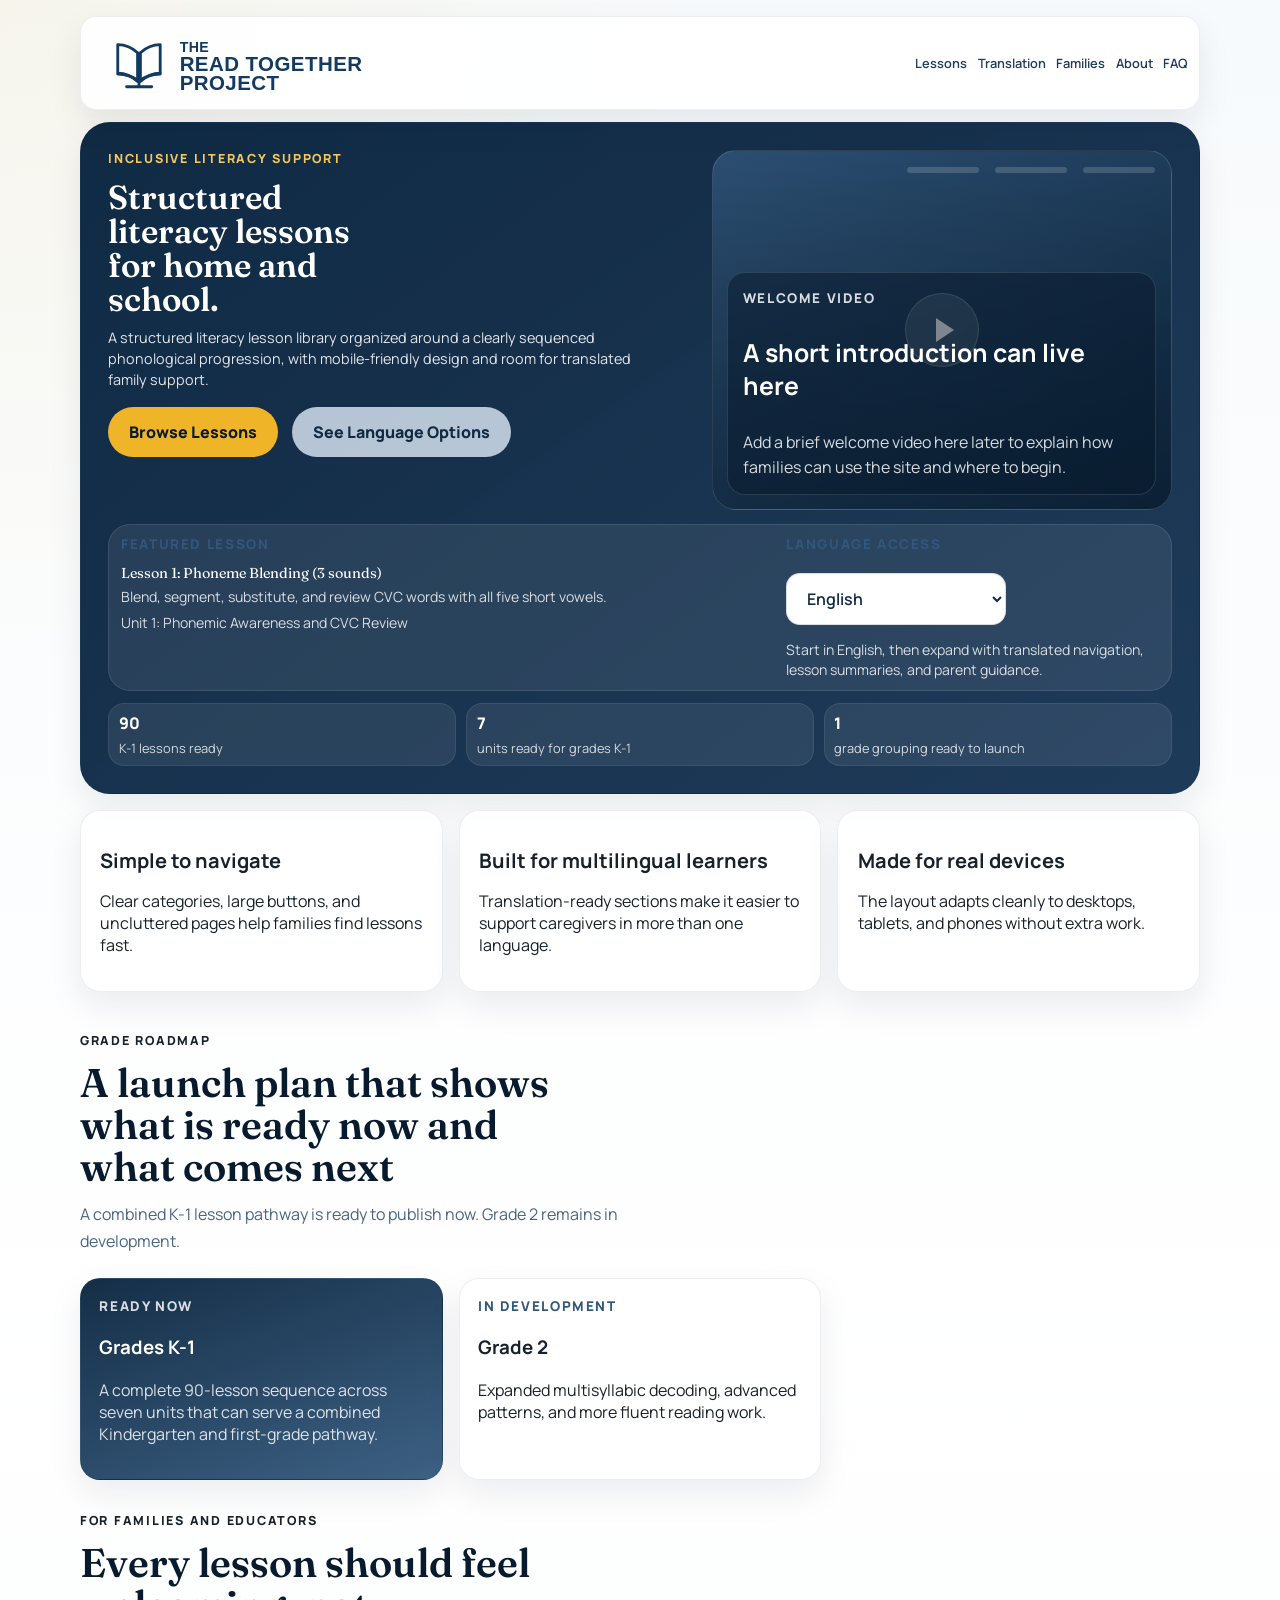
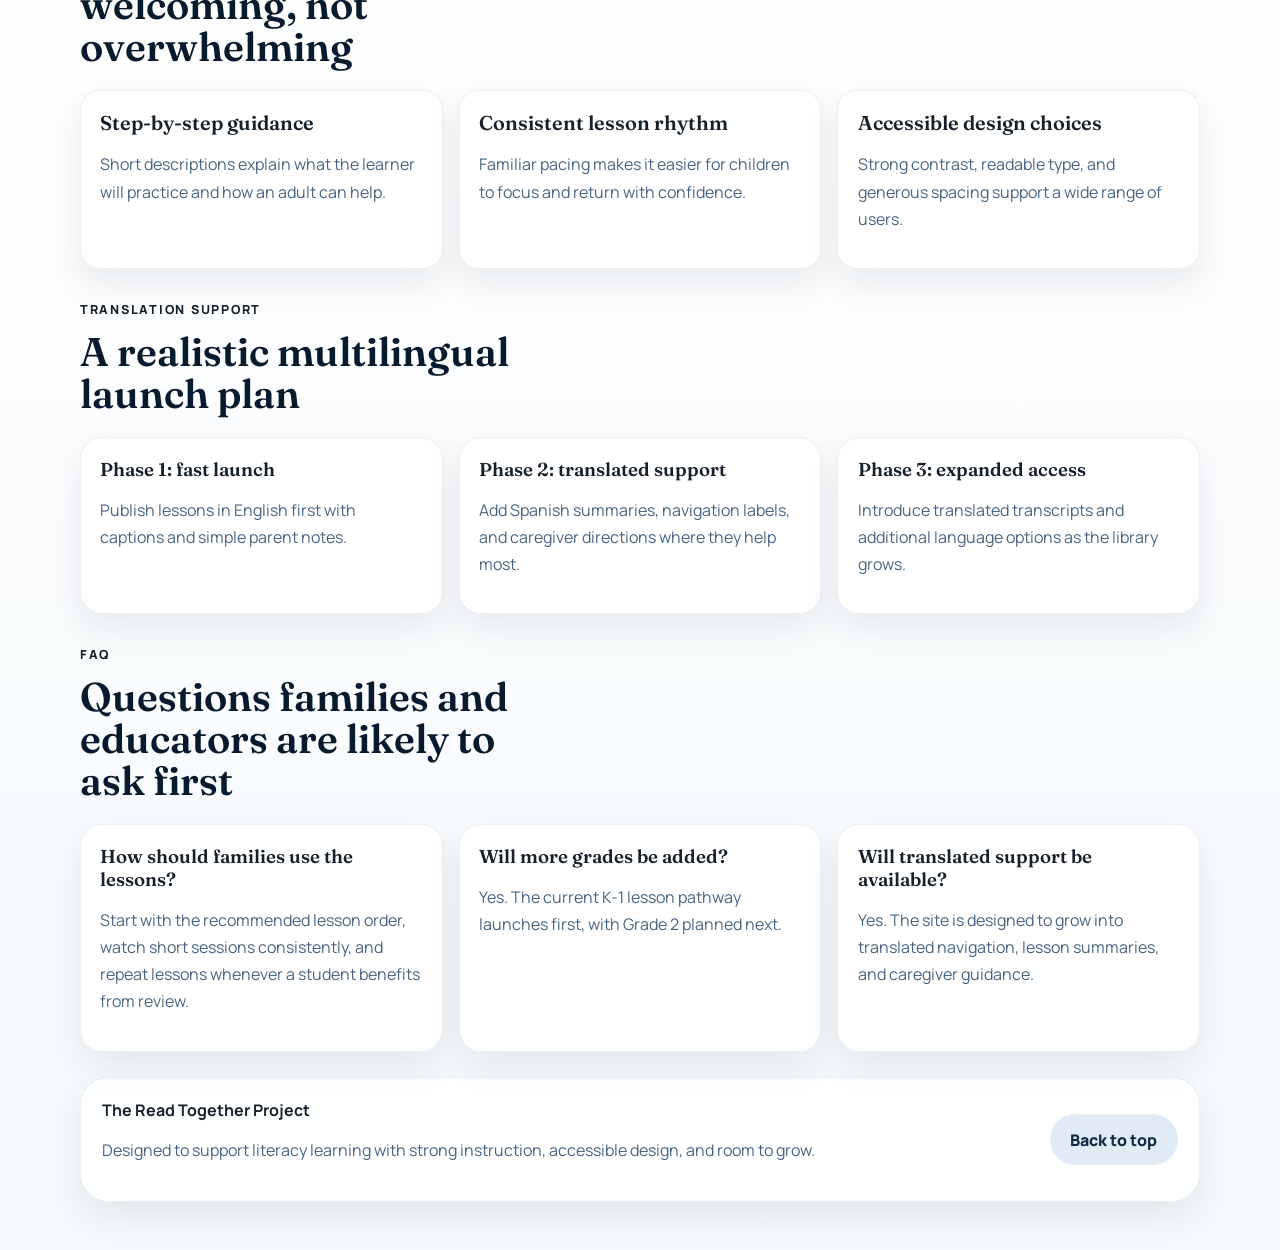
==== commit 7410d147: "remove roadmap nav button" ====
--- a/index.html
+++ b/index.html
@@ -44,7 +44,6 @@
         </button>
 
         <nav id="site-nav" class="site-nav">
-          <a href="#roadmap" data-i18n="navRoadmap">Roadmap</a>
           <a href="lessons.html" data-i18n="navLessons">Lessons</a>
           <a href="#translation" data-i18n="navTranslation">Translation</a>
           <a href="#families" data-i18n="navFamilies">Families</a>
--- a/styles.css
+++ b/styles.css
@@ -119,32 +119,108 @@
 }
 
 .page-intro-card {
-  padding: clamp(1.2rem, 2.8vw, 1.9rem);
+  padding: clamp(1.05rem, 2.2vw, 1.45rem);
   background: rgba(255, 255, 255, 0.9);
   border: 1px solid rgba(16, 42, 67, 0.08);
   border-radius: 28px;
   box-shadow: var(--shadow);
 }
 
+body[data-page="lessons-hub"] .page-intro-card {
+  padding: 1rem 1.15rem;
+  background:
+    linear-gradient(145deg, rgba(16, 42, 67, 0.98), rgba(31, 60, 91, 0.94)),
+    var(--navy-900);
+  color: var(--white);
+  border-radius: 30px;
+  border-color: rgba(255, 255, 255, 0.08);
+}
+
+body[data-unit-page] .page-intro-card {
+  padding: 0.8rem 1rem;
+  background:
+    linear-gradient(145deg, rgba(16, 42, 67, 0.98), rgba(31, 60, 91, 0.94)),
+    var(--navy-900);
+  color: var(--white);
+  border-radius: 30px;
+  border-color: rgba(255, 255, 255, 0.08);
+}
+
+.page-intro-layout {
+  display: grid;
+  grid-template-columns: minmax(0, 1.1fr) minmax(260px, 340px);
+  gap: 1rem 1.25rem;
+  align-items: start;
+}
+
+body[data-page="lessons-hub"] .page-intro-layout {
+  grid-template-columns: minmax(0, 1.2fr) minmax(240px, 300px);
+  gap: 0.85rem 1rem;
+  align-items: center;
+}
+
+body[data-unit-page] .page-intro-layout {
+  grid-template-columns: minmax(0, 1.18fr) minmax(240px, 300px);
+  gap: 0.65rem 0.9rem;
+  align-items: center;
+}
+
 .page-intro-card h1 {
-  max-width: 12ch;
+  max-width: 9ch;
   color: var(--navy-950);
-  font-size: clamp(1.9rem, 4.2vw, 3.15rem);
+  font-size: clamp(1.75rem, 3.4vw, 2.7rem);
+}
+
+body[data-page="lessons-hub"] .page-intro-card h1 {
+  max-width: 11ch;
+  color: var(--white);
+  font-size: clamp(1.55rem, 2.5vw, 2.2rem);
+  line-height: 1.05;
+}
+
+body[data-unit-page] .page-intro-card h1 {
+  max-width: 14ch;
+  color: var(--white);
+  font-size: clamp(1.35rem, 2vw, 1.8rem);
+  line-height: 1.05;
 }
 
 .page-intro-actions {
   display: flex;
   flex-wrap: wrap;
   gap: 0.9rem;
-  margin-top: 1rem;
+  margin-top: 0.8rem;
+}
+
+body[data-page="lessons-hub"] .page-intro-actions {
+  margin-top: 0.6rem;
+}
+
+body[data-unit-page] .page-intro-actions {
+  margin-top: 0.45rem;
+  gap: 0.75rem;
 }
 
 .page-intro-meta {
   display: grid;
-  grid-template-columns: minmax(0, 1fr) minmax(220px, 280px);
-  gap: 1rem;
-  align-items: end;
-  margin-top: 0.9rem;
+  grid-template-columns: 1fr;
+  gap: 0.8rem;
+  align-items: start;
+  margin-top: 0.2rem;
+}
+
+body[data-page="lessons-hub"] .page-intro-meta {
+  display: flex;
+  flex-direction: column;
+  justify-content: center;
+  gap: 0.6rem;
+  margin-top: 0;
+  align-self: center;
+}
+
+body[data-unit-page] .page-intro-meta {
+  gap: 0.45rem;
+  margin-top: 0;
 }
 
 .page-language-picker {
@@ -152,6 +228,61 @@
   gap: 0.45rem;
   font-weight: 700;
   color: var(--navy-800);
+}
+
+body[data-page="lessons-hub"] .page-language-picker {
+  color: rgba(255, 255, 255, 0.92);
+}
+
+body[data-unit-page] .page-language-picker {
+  color: rgba(255, 255, 255, 0.92);
+}
+
+.page-intro .section-intro {
+  max-width: 42ch;
+  margin-top: 0.55rem;
+}
+
+body[data-page="lessons-hub"] .page-intro .eyebrow {
+  color: var(--gold-300);
+  margin-bottom: 0.55rem;
+}
+
+body[data-unit-page] .page-intro .eyebrow {
+  color: var(--gold-300);
+  margin-bottom: 0.35rem;
+}
+
+body[data-page="lessons-hub"] .page-intro .section-intro {
+  max-width: 34ch;
+  margin-top: 0.45rem;
+  color: rgba(255, 255, 255, 0.82);
+  line-height: 1.5;
+}
+
+body[data-unit-page] .page-intro .section-intro {
+  max-width: 40ch;
+  margin-top: 0.25rem;
+  color: rgba(255, 255, 255, 0.82);
+  line-height: 1.35;
+}
+
+body[data-page="lessons-hub"] .page-intro .button-secondary {
+  background: rgba(217, 231, 245, 0.86);
+}
+
+body[data-unit-page] .page-intro .button-secondary {
+  background: rgba(217, 231, 245, 0.86);
+}
+
+body[data-page="lessons-hub"] .page-intro select {
+  max-width: none;
+  background: rgba(255, 255, 255, 0.96);
+}
+
+body[data-unit-page] .page-intro select {
+  max-width: none;
+  background: rgba(255, 255, 255, 0.96);
 }
 
 .hero-copy,
@@ -527,7 +658,7 @@
 }
 
 .unit-grid {
-  grid-template-columns: repeat(3, minmax(0, 1fr));
+  grid-template-columns: repeat(2, minmax(0, 1fr));
   margin-bottom: 1rem;
 }
 
@@ -542,6 +673,9 @@
 }
 
 .unit-card {
+  display: grid;
+  gap: 0.55rem;
+  height: 100%;
   padding: 1.2rem;
   background: rgba(255, 255, 255, 0.88);
   border: 1px solid rgba(16, 42, 67, 0.08);
@@ -556,9 +690,35 @@
 }
 
 .unit-card p {
-  margin: 0.7rem 0 0;
+  margin: 0.2rem 0 0;
   line-height: 1.65;
   color: var(--ink-700);
+}
+
+.unit-link {
+  display: block;
+}
+
+.unit-link:hover .unit-card,
+.unit-link:focus-visible .unit-card {
+  transform: translateY(-2px);
+  border-color: rgba(16, 42, 67, 0.22);
+}
+
+.unit-link-text {
+  margin-top: auto;
+  font-weight: 800;
+  color: var(--navy-900);
+}
+
+.unit-hub-note h3 {
+  margin: 0;
+  font-family: "Fraunces", serif;
+  font-size: 1.35rem;
+}
+
+.unit-hub-note p:last-child {
+  margin-bottom: 0;
 }
 
 .roadmap-card {
@@ -646,6 +806,12 @@
   border-color: rgba(16, 42, 67, 0.22);
 }
 
+.lesson-button.is-active .lesson-card {
+  border-color: rgba(16, 42, 67, 0.28);
+  box-shadow: 0 16px 36px rgba(8, 26, 45, 0.14);
+  background: rgba(238, 244, 251, 0.96);
+}
+
 .lesson-card-top {
   display: flex;
   align-items: start;
@@ -709,6 +875,17 @@
 .lesson-detail p {
   color: var(--ink-700);
   line-height: 1.7;
+}
+
+.unit-page-nav {
+  display: grid;
+  grid-template-columns: repeat(3, minmax(0, 1fr));
+  gap: 0.85rem;
+  margin-top: 1rem;
+}
+
+.unit-page-nav .button {
+  width: 100%;
 }
 
 .detail-meta,
@@ -770,8 +947,24 @@
     grid-template-columns: 1fr;
   }
 
+  .unit-page-nav {
+    grid-template-columns: 1fr;
+  }
+
   .page-intro-meta {
     grid-template-columns: 1fr;
+  }
+
+  .page-intro-layout {
+    grid-template-columns: 1fr;
+  }
+
+  body[data-page="lessons-hub"] .page-intro-card {
+    padding: 1rem;
+  }
+
+  body[data-unit-page] .page-intro-card {
+    padding: 1rem;
   }
 
   .lesson-detail {
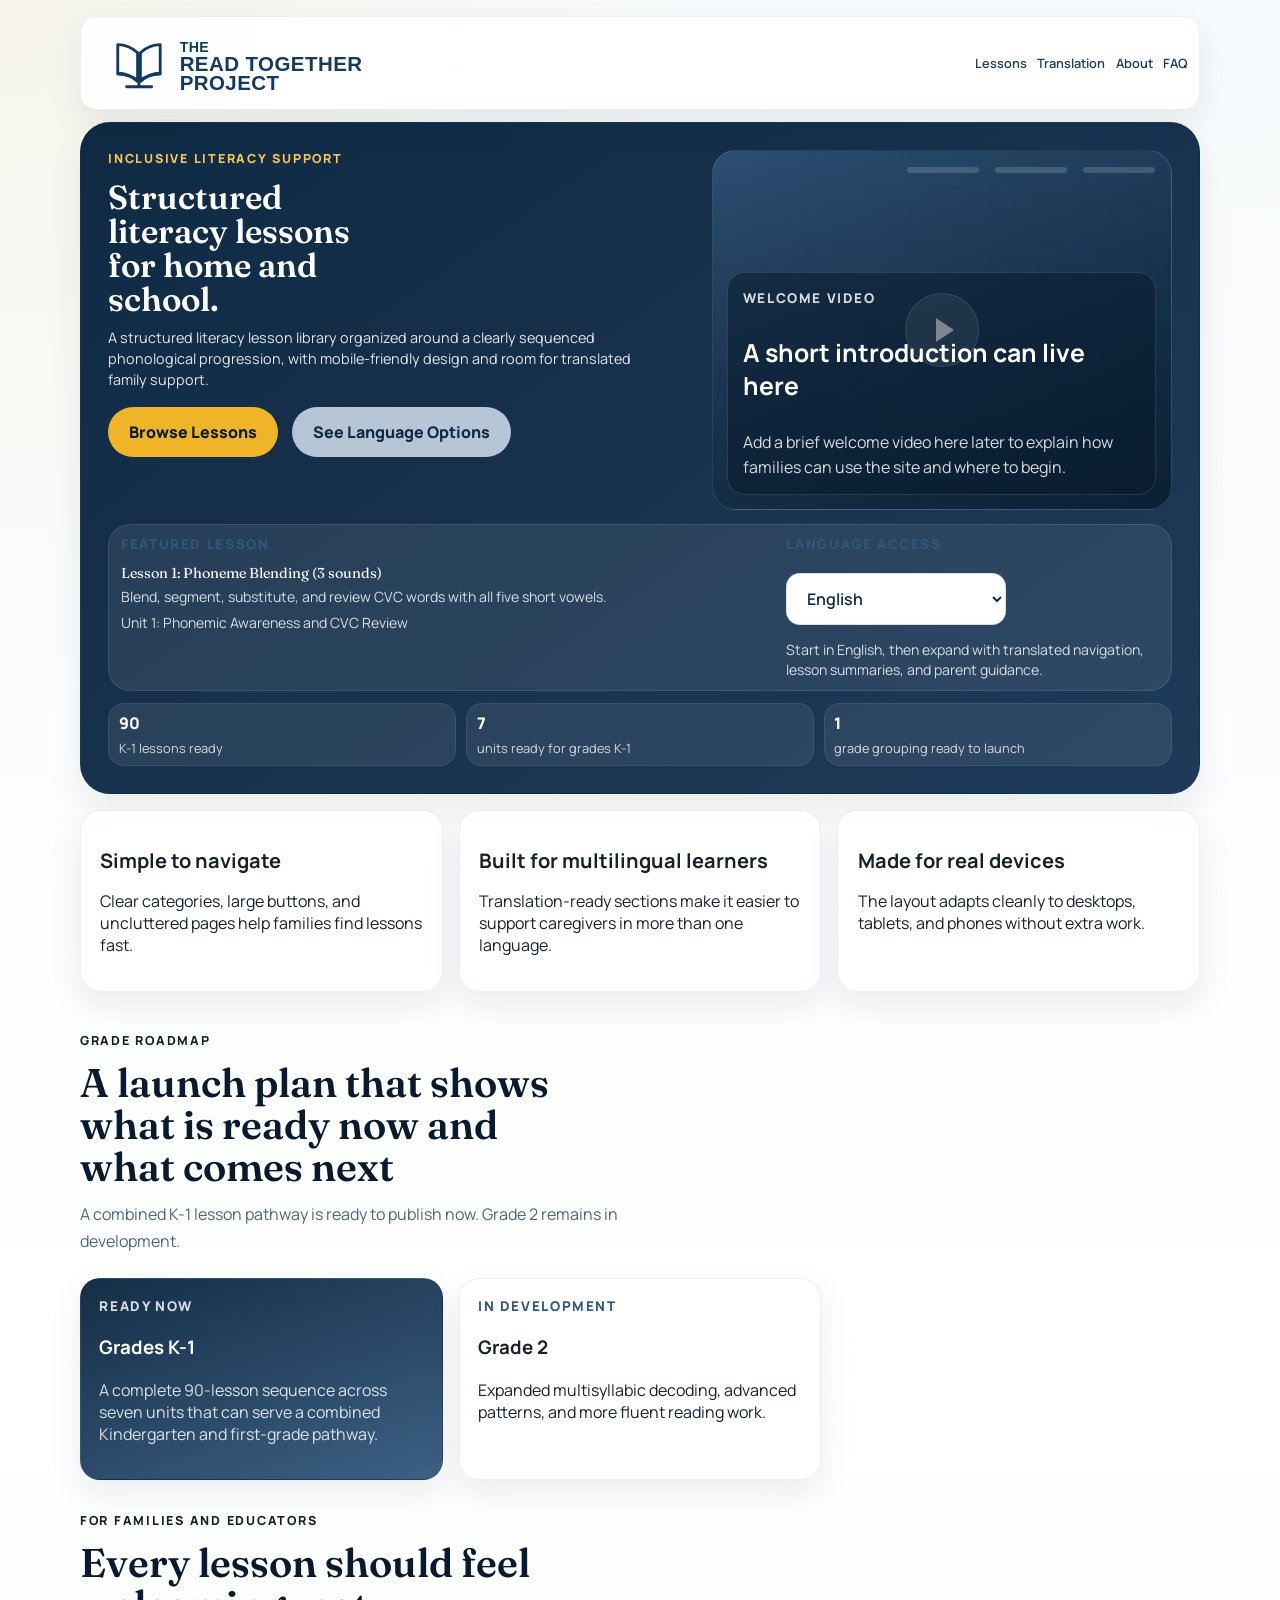
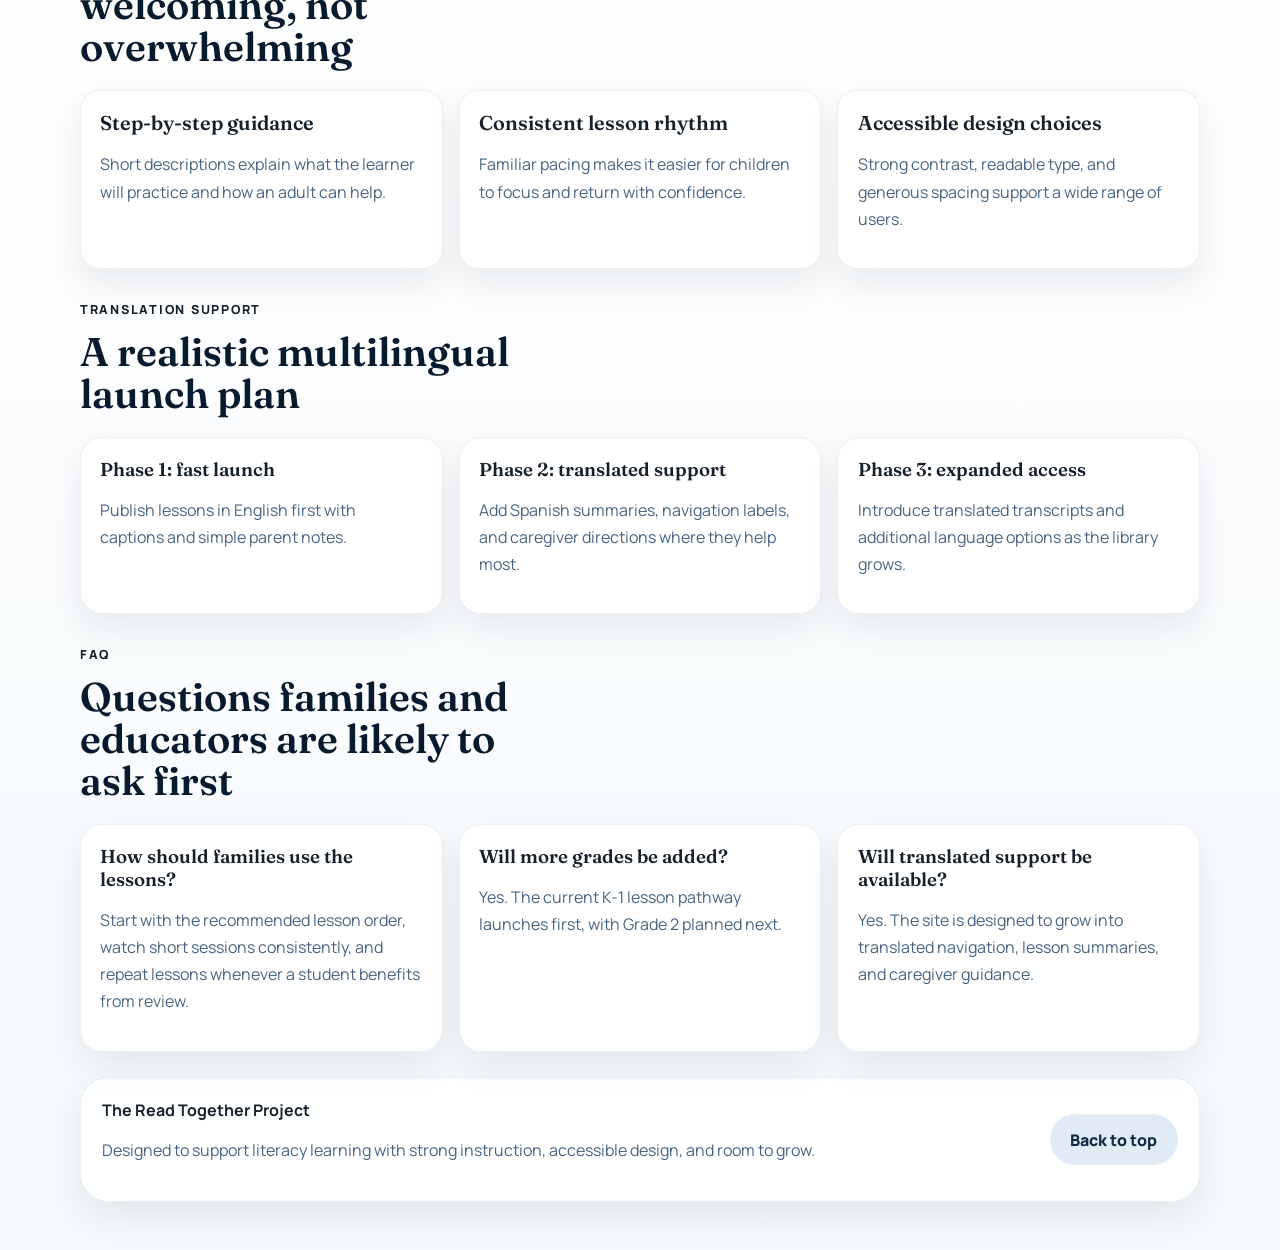
==== commit c4aae01c: "remove families top nav" ====
--- a/index.html
+++ b/index.html
@@ -46,7 +46,6 @@
         <nav id="site-nav" class="site-nav">
           <a href="lessons.html" data-i18n="navLessons">Lessons</a>
           <a href="#translation" data-i18n="navTranslation">Translation</a>
-          <a href="#families" data-i18n="navFamilies">Families</a>
           <a href="about.html" data-i18n="navAbout">About</a>
           <a href="#faq" data-i18n="navFaq">FAQ</a>
         </nav>
--- a/styles.css
+++ b/styles.css
@@ -62,12 +62,6 @@
   border: 1px solid rgba(16, 42, 67, 0.08);
   border-radius: 16px;
   box-shadow: var(--shadow);
-  transition: transform 220ms ease, opacity 220ms ease, box-shadow 220ms ease;
-}
-
-.topbar.is-hidden {
-  opacity: 0;
-  transform: translateY(calc(-100% - 0.75rem));
 }
 
 .brand {
